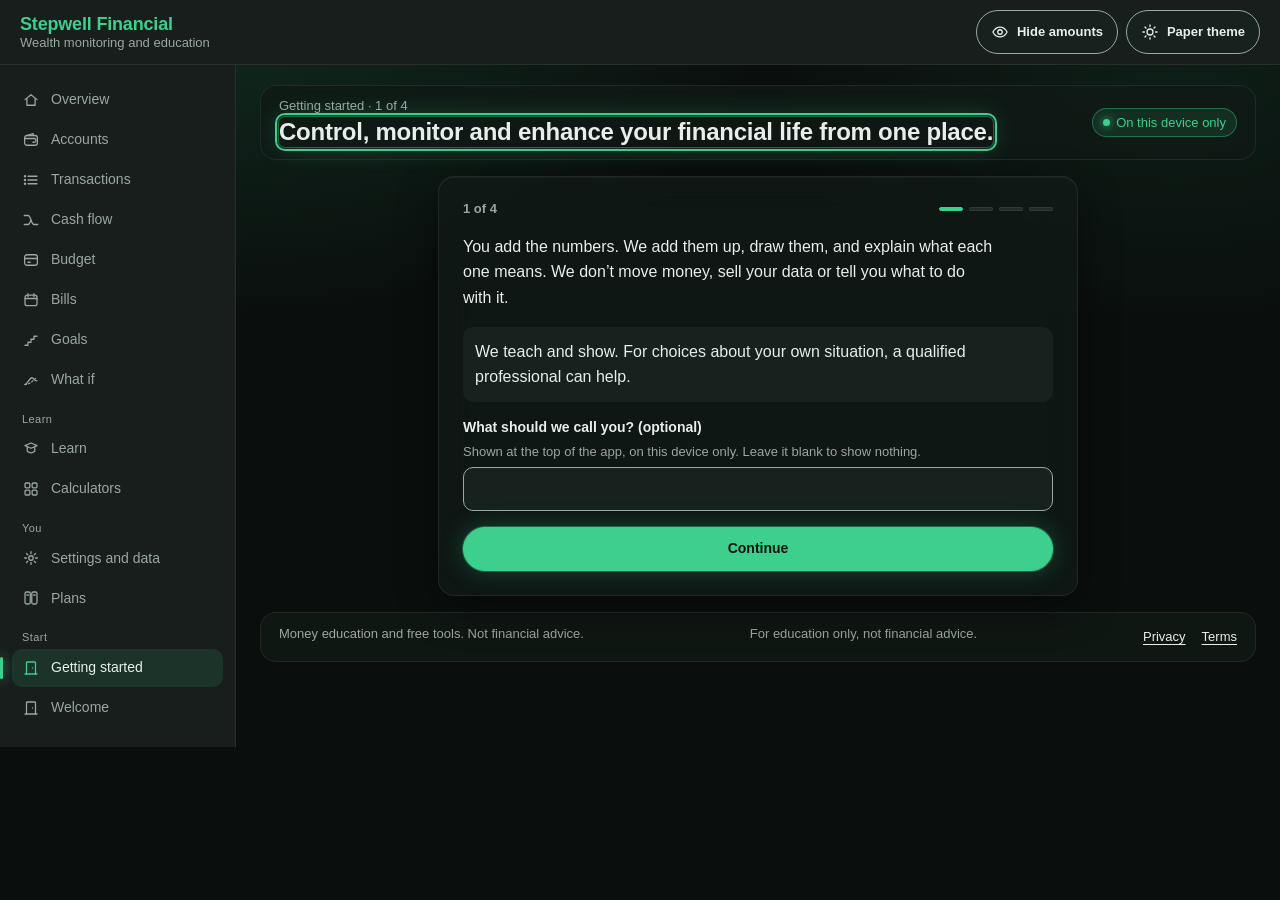
==== index.html @ c2a467e8 "Stepwell Financial app" ====
<!doctype html>
<html lang="en" data-theme="dark">
<head>
<meta http-equiv="Content-Security-Policy" content="default-src 'none'; script-src 'self'; style-src 'self'; font-src 'self'; img-src 'self' data: blob:; connect-src 'none'; worker-src 'self'; form-action 'none'; base-uri 'none'; object-src 'none'; require-trusted-types-for 'script'; trusted-types stepwell-worker">
<meta charset="utf-8">
<meta name="viewport" content="width=device-width, initial-scale=1">
<meta name="robots" content="noindex, nofollow">
<meta name="referrer" content="no-referrer">
<title>Overview | Stepwell Financial</title>
<link rel="icon" href="data:,">
<link rel="stylesheet" href="css/tokens.css">
<link rel="stylesheet" href="css/app.css">
<link rel="stylesheet" href="css/screens/overview.css">
<link rel="stylesheet" href="css/screens/accounts.css">
<link rel="stylesheet" href="css/screens/transactions.css">
<link rel="stylesheet" href="css/screens/cash-flow.css">
<link rel="stylesheet" href="css/screens/budget.css">
<link rel="stylesheet" href="css/screens/bills.css">
<link rel="stylesheet" href="css/screens/goals.css">
<link rel="stylesheet" href="css/screens/what-if.css">
<link rel="stylesheet" href="css/screens/learn.css">
<link rel="stylesheet" href="css/screens/settings.css">
<link rel="stylesheet" href="css/screens/plans.css">
<link rel="stylesheet" href="css/screens/onboarding.css">
<link rel="stylesheet" href="css/screens/welcome.css">
</head>
<body>
<a class="skip" href="#main">Skip to content</a>

<!-- Line icons drawn for this app: 24px grid, stroke only -->
<svg class="icon-defs" aria-hidden="true" focusable="false">
  <symbol id="i-home" viewBox="0 0 24 24"><path d="M4 11.5 12 5l8 6.5"/><path d="M6.5 10v9h11v-9"/></symbol>
  <symbol id="i-wallet" viewBox="0 0 24 24"><rect x="3.5" y="6" width="17" height="13" rx="3"/><path d="M3.5 10h13a2 2 0 0 1 2 2v1a2 2 0 0 1-2 2h-2"/><path d="M6 6 15 3.5V6"/></symbol>
  <symbol id="i-list" viewBox="0 0 24 24"><path d="M8 7h12M8 12h12M8 17h12"/><circle cx="4" cy="7" r=".8"/><circle cx="4" cy="12" r=".8"/><circle cx="4" cy="17" r=".8"/></symbol>
  <symbol id="i-flow" viewBox="0 0 24 24"><path d="M3 6h5c4 0 4 12 8 12h5"/><path d="M3 18h5c2 0 3-3 4-6"/></symbol>
  <symbol id="i-budget" viewBox="0 0 24 24"><rect x="3.5" y="5" width="17" height="14" rx="3"/><path d="M3.5 10h17M8 15h3"/></symbol>
  <symbol id="i-cal" viewBox="0 0 24 24"><rect x="4" y="5.5" width="16" height="14" rx="3"/><path d="M8 3.5v4M16 3.5v4M4 10h16"/></symbol>
  <symbol id="i-goal" viewBox="0 0 24 24"><path d="M4 19h4v-4h4v-4h4V7h4"/></symbol>
  <symbol id="i-whatif" viewBox="0 0 24 24"><path d="M4 18c4-1 6-9 9-9s3 5 7 4"/><path d="M4 18c5 0 9-3 16-10" stroke-dasharray="2 3"/></symbol>
  <symbol id="i-learn" viewBox="0 0 24 24"><path d="M4 7.5 12 4l8 3.5-8 3.5z"/><path d="M7 9.5V15c3 2.5 7 2.5 10 0V9.5"/></symbol>
  <symbol id="i-gear" viewBox="0 0 24 24"><circle cx="12" cy="12" r="3"/><path d="M12 3.5v2.5M12 18v2.5M3.5 12H6M18 12h2.5M6 6l1.8 1.8M16.2 16.2 18 18M6 18l1.8-1.8M16.2 7.8 18 6"/></symbol>
  <symbol id="i-plans" viewBox="0 0 24 24"><rect x="4" y="4" width="7" height="16" rx="2"/><rect x="13" y="4" width="7" height="16" rx="2"/><path d="M6.5 8h2M15.5 8h2"/></symbol>
  <symbol id="i-door" viewBox="0 0 24 24"><path d="M6 20V5a1 1 0 0 1 1-1h10a1 1 0 0 1 1 1v15"/><path d="M4 20h16M14 12h.01"/></symbol>
  <symbol id="i-link" viewBox="0 0 24 24"><path d="M10 14a4 4 0 0 0 5.7 0l3-3a4 4 0 0 0-5.7-5.7l-1 1"/><path d="M14 10a4 4 0 0 0-5.7 0l-3 3a4 4 0 0 0 5.7 5.7l1-1"/></symbol>
  <symbol id="i-later" viewBox="0 0 24 24"><circle cx="12" cy="12" r="8"/><path d="M12 7.5V12l3 2"/></symbol>
  <symbol id="i-grid" viewBox="0 0 24 24"><rect x="4" y="4" width="6.5" height="6.5" rx="1.5"/><rect x="13.5" y="4" width="6.5" height="6.5" rx="1.5"/><rect x="4" y="13.5" width="6.5" height="6.5" rx="1.5"/><rect x="13.5" y="13.5" width="6.5" height="6.5" rx="1.5"/></symbol>
  <symbol id="i-eye" viewBox="0 0 24 24"><path d="M2.5 12S6 5.5 12 5.5 21.5 12 21.5 12 18 18.5 12 18.5 2.5 12 2.5 12z"/><circle cx="12" cy="12" r="3"/></symbol>
  <symbol id="i-eye-off" viewBox="0 0 24 24"><path d="M4 4l16 16"/><path d="M9.9 6A9.6 9.6 0 0 1 12 5.5c6 0 9.5 6.5 9.5 6.5a16 16 0 0 1-3 3.8M6.3 7.6A16 16 0 0 0 2.5 12S6 18.5 12 18.5a9 9 0 0 0 4-1"/><path d="M9.9 9.9a3 3 0 0 0 4.2 4.2"/></symbol>
  <symbol id="i-sun" viewBox="0 0 24 24"><circle cx="12" cy="12" r="4"/><path d="M12 2.5v2M12 19.5v2M2.5 12h2M19.5 12h2M5.3 5.3l1.4 1.4M17.3 17.3l1.4 1.4M5.3 18.7l1.4-1.4M17.3 6.7l1.4-1.4"/></symbol>
  <symbol id="i-moon" viewBox="0 0 24 24"><path d="M19.5 14.5A8 8 0 0 1 9.5 4.5a8 8 0 1 0 10 10z"/></symbol>
  <symbol id="i-more" viewBox="0 0 24 24"><circle cx="5.5" cy="12" r="1"/><circle cx="12" cy="12" r="1"/><circle cx="18.5" cy="12" r="1"/></symbol>
  <symbol id="i-close" viewBox="0 0 24 24"><path d="M6 6l12 12M18 6 6 18"/></symbol>
  <symbol id="i-info" viewBox="0 0 24 24"><circle cx="12" cy="12" r="8.5"/><path d="M12 11v5.5M12 7.8h.01"/></symbol>
</svg>

<header class="topbar">
  <a class="brand" href="#/overview" aria-label="Stepwell Financial, go to Overview">
    <span class="wordmark">Stepwell Financial</span>
    <span class="descriptor">Wealth monitoring and education</span>
  </a>
  <!-- The reader's name, if they gave one (js/app.js fills it with textContent; shown only while unlocked and amounts are shown) -->
  <span class="who" id="who" hidden></span>
  <div class="top-actions">
    <button type="button" class="tbtn" id="hide-amounts" aria-pressed="false">
      <svg class="ico-svg on-off" aria-hidden="true" focusable="false"><use href="#i-eye"/></svg>
      <span class="tlabel">Hide amounts</span>
    </button>
    <button type="button" class="tbtn" id="theme-toggle" aria-pressed="false">
      <svg class="ico-svg" aria-hidden="true" focusable="false"><use href="#i-sun"/></svg>
      <span class="tlabel">Paper theme</span>
    </button>
  </div>
</header>

<div class="shell">
  <nav class="rail" id="rail" aria-label="App"></nav>
  <main id="main" class="main" tabindex="-1">
    <div id="sample-bar" class="sample-bar" role="region" aria-label="Sample data" hidden></div>
    <div id="view" class="view" aria-live="off"></div>
    <footer class="foot">
      <span>Money education and free tools. Not financial advice.</span>
      <span>For education only, not financial advice.</span>
      <nav class="foot-links" aria-label="Legal"><a href="privacy/">Privacy</a><a href="terms/">Terms</a></nav>
    </footer>
  </main>
</div>

<nav class="tabbar" id="tabbar" aria-label="App, short"></nav>

<div class="drawer" id="drawer" role="dialog" aria-modal="true" aria-labelledby="drawer-title" hidden>
  <div class="drawer-panel">
    <div class="drawer-head">
      <h2 id="drawer-title">All screens</h2>
      <button type="button" class="tbtn" id="drawer-close">
        <svg class="ico-svg" aria-hidden="true" focusable="false"><use href="#i-close"/></svg>
        <span class="tlabel">Close</span>
      </button>
    </div>
    <div id="drawer-nav"></div>
  </div>
</div>

<p class="sr-only" id="announcer" aria-live="polite"></p>

<script src="js/boot.js"></script>
<script src="js/data.js"></script>
<script src="js/data-ext/eng-a.js"></script>
<script src="js/calc.js"></script>
<script src="js/store/schema.js"></script>
<script src="js/store/csv.js"></script>
<script src="js/store/crypto.js"></script>
<script src="js/store/sample.js"></script>
<script src="js/store/idb.js"></script>
<script src="js/store/store.js"></script>
<!-- Import: the parsers (one file, also started as the Worker), then the page side -->
<script src="js/workers/import-worker.js"></script>
<script src="js/import/csv-export.js"></script>
<script src="js/import/import-client.js"></script>
<script src="js/dom.js"></script>
<script src="js/charts.js"></script>
<script src="js/routes.js"></script>
<script src="js/app.js"></script>
<!-- Every screen, loaded here (nothing is loaded later). Each one registers itself. -->
<script src="js/screens/overview.js"></script>
<script src="js/screens/accounts.js"></script>
<script src="js/screens/transactions.js"></script>
<script src="js/screens/cash-flow.js"></script>
<script src="js/screens/budget.js"></script>
<script src="js/screens/bills.js"></script>
<script src="js/screens/goals.js"></script>
<script src="js/screens/what-if.js"></script>
<script src="js/screens/learn.js"></script>
<script src="js/screens/settings.js"></script>
<script src="js/screens/plans.js"></script>
<script src="js/screens/onboarding.js"></script>
<script src="js/screens/welcome.js"></script>
<!-- Starts the app once every screen has registered. -->
<script src="js/start.js"></script>
</body>
</html>
---- css/tokens.css ----
/* Stepwell Financial platform: design tokens, v0.2 "dark first".
   PRIVATE PROTOTYPE TOKENS, NOT IN FORCE ON ANY LIVE SITE.
   Core tokens (ink, muted, paper, panel, ledger, on-ledger, growth, compare,
   contrib) are identity.md values, unchanged (guidelines 1.0.6). Everything
   else is a proposed app addition. Direction approved 2026-10-28: futuristic
   fintech, so dark is the default; Paper is the light option.
   Contrast: WCAG 2 formula, 2026-10-28. Dark ratios are the worst case: text
   on a glass panel over the brightest glow (#111c18). */

:root, :root[data-theme="dark"] {
  color-scheme: dark;
  /* Core, identity.md dark column */
  --ink: #e8eeea;          /* 14.84:1 worst case */
  --muted: #9aa8a0;        /* 7.05:1 */
  --paper: #0f1412;
  --panel: #171e1b;
  --ledger: #3ccf8e;       /* 8.73:1; links, primary, focus, compounding */
  --on-ledger: #06140d;
  --growth: #3ccf8e;
  --compare: #fb923c;      /* comparisons only: this month vs last */
  --contrib: #7f9a8c;      /* money put in */

  /* App surfaces (proposed) */
  --void: #0a0f0d;                         /* app canvas behind the glass */
  --glass: rgba(17, 25, 22, .80);          /* panels; text contrast holds at this opacity */
  --glass-strong: rgba(20, 29, 25, .92);   /* menus, sheets, the rail */
  --glass-edge: rgba(232, 238, 234, .08);  /* 1px panel border */
  --glass-hi: rgba(232, 238, 234, .05);    /* top inner highlight */
  --panel-2: #17211d;
  --line: rgba(232, 238, 234, .09);
  --grid: rgba(232, 238, 234, .06);        /* chart gridlines */
  --ledger-tint: rgba(60, 207, 142, .12);
  --focus: #3ccf8e;
  --blur: 18px;

  /* Glow (proposed). Never on the wordmark (identity.md), never behind text. */
  --glow-ledger: 0 0 0 1px rgba(60,207,142,.35), 0 0 24px rgba(60,207,142,.28);
  --glow-soft: 0 0 32px rgba(60,207,142,.14);
  --aurora: radial-gradient(60% 50% at 18% 0%, rgba(60,207,142,.14), transparent 70%),
            radial-gradient(45% 40% at 92% 8%, rgba(60,207,142,.08), transparent 70%); /* ledger only, max 14% (A-I2) */

  /* Categories (proposed): "water and stone". All >= 6.3:1 worst case. */
  --cat-cash: #5cc8c2;      /* well water   8.72:1 */
  --cat-invest: #a993ff;    /* iris         6.90:1 */
  --cat-property: #d4bf8e;  /* sandstone    9.68:1 */
  --cat-other: #93a7b8;     /* slate        7.03:1 */
  --debt-card: #ec9cc6;     /* dusk rose    8.43:1 */
  --debt-loan: #c28bb0;     /* dusk mauve   6.33:1 */
  /* Debts are one "dusk" family, drawn hatched below zero: never red. */

  --shadow: 0 1px 0 var(--glass-hi) inset, 0 12px 40px rgba(0,0,0,.45);
}

/* Paper: the light option. identity.md light column. */
:root[data-theme="light"] {
  color-scheme: light;
  --ink: #17201b; --muted: #5b665f; --paper: #f7f8f6; --panel: #ffffff;
  --ledger: #0f5132; --on-ledger: #ffffff; --growth: #1f8a5b; --compare: #c2410c; --contrib: #6f8a7d;
  --void: #eef1ee; --glass: rgba(255,255,255,.86); --glass-strong: rgba(255,255,255,.95);
  --glass-edge: rgba(23,32,27,.10); --glass-hi: rgba(255,255,255,.6);
  --panel-2: #eef2ef; --line: #d9dfdb; --grid: #e6ebe8; --ledger-tint: #e4efe8; --focus: #0f5132;
  --glow-ledger: 0 0 0 1px rgba(15,81,50,.25), 0 6px 18px rgba(15,81,50,.18);
  --glow-soft: 0 8px 28px rgba(15,81,50,.08);
  --aurora: radial-gradient(60% 50% at 18% 0%, rgba(15,81,50,.07), transparent 70%);
  --cat-cash: #1f6f6b; --cat-invest: #5b49c7; --cat-property: #7a6533; --cat-other: #546575;
  --debt-card: #a3407a; --debt-loan: #7d4a6c;
  --shadow: 0 1px 2px rgba(23,32,27,.06), 0 8px 24px rgba(23,32,27,.06);
}

:root {
  --font: -apple-system, BlinkMacSystemFont, "Segoe UI", Roboto, Helvetica, Arial, sans-serif;
  --t-xs: 13px; --t-s: 14px; --t-m: 16px; --t-l: 20px; --t-xl: 28px; --t-xxl: 44px;
  --r-s: 10px; --r-m: 16px; --r-l: 22px;
  --s1: 4px; --s2: 8px; --s3: 12px; --s4: 16px; --s5: 24px; --s6: 32px; --s7: 48px;
  --ease: cubic-bezier(.2,.7,.2,1);
  --dur: 240ms;
}
@media (prefers-reduced-motion: reduce) { :root { --dur: 0ms; } }
@media (prefers-contrast: more) { :root { --glass: var(--panel); --glass-strong: var(--panel); --line: var(--muted); --aurora: none; } }
@media (prefers-reduced-transparency: reduce) { :root { --glass: var(--panel); --glass-strong: var(--panel); --blur: 0px; } }
/* identity.md A-I1: with Reduce transparency or Increase contrast, the tint is solid too */
@media (prefers-reduced-transparency: reduce), (prefers-contrast: more) {
  :root:not([data-theme="light"]) { --ledger-tint: #163126; }
  :root[data-theme="light"] { --ledger-tint: #e4efe8; }
}

/* ---------- Base ---------- */
* { box-sizing: border-box; }
html { -webkit-text-size-adjust: 100%; }
body { margin: 0; background: var(--void); color: var(--ink); font: 16px/1.6 var(--font); }
.num, .money { font-variant-numeric: tabular-nums; }
h1, h2, h3, h4 { line-height: 1.25; margin: 0 0 var(--s3); }
a { color: var(--ledger); }
:focus-visible { outline: 2px solid var(--focus); outline-offset: 2px; border-radius: 6px; box-shadow: var(--glow-ledger); }
.muted { color: var(--muted); }

/* ---------- Components ---------- */
.wordmark { font-weight: 700; color: var(--ledger); letter-spacing: -.01em; white-space: nowrap; } /* no glow, ever */
.descriptor { color: var(--muted); font-size: var(--t-xs); }

.btn { font: 600 var(--t-s)/1.2 var(--font); border-radius: 999px; padding: 12px 18px; min-height: 44px;
  border: 1px solid var(--ledger); background: var(--ledger); color: var(--on-ledger); cursor: pointer;
  box-shadow: var(--glow-ledger); transition: box-shadow var(--dur) var(--ease), transform var(--dur) var(--ease); }
.btn:hover { transform: translateY(-1px); }
.btn.ghost { background: transparent; color: var(--ledger); box-shadow: none; }
/* Control edges use muted so they reach 3:1 against what is behind them. */
.btn.quiet { border-color: var(--muted); background: var(--panel-2); color: var(--ink); box-shadow: none; }
.btn.small { padding: 8px 12px; min-height: 36px; font-size: var(--t-xs); }

.card, .glass { background: var(--glass); border: 1px solid var(--glass-edge); border-radius: var(--r-m); padding: var(--s4);
  box-shadow: var(--shadow); backdrop-filter: blur(var(--blur)) saturate(1.2); -webkit-backdrop-filter: blur(var(--blur)) saturate(1.2); }
.well { background: var(--panel-2); border-radius: var(--r-s); padding: var(--s3); }
.sheet { background: transparent; }

.chip { display: inline-flex; align-items: center; gap: 6px; font-size: var(--t-xs); line-height: 1.2;
  padding: 6px 10px; border-radius: 999px; border: 1px solid var(--glass-edge); color: var(--muted); background: var(--panel-2); white-space: nowrap; }
.chip .dot { width: 7px; height: 7px; border-radius: 50%; background: currentColor; box-shadow: 0 0 8px currentColor; }
.chip.device { color: var(--ledger); border-color: rgba(60,207,142,.4); background: var(--ledger-tint); }
.chip.sample { color: var(--ink); border-style: dashed; border-color: var(--muted); }
.chip.later { color: var(--ink); border: 1px dashed var(--muted); }
/* A sentence in the data band (storage refused): wraps, ink on panel-2 */
.chip.notice { color: var(--ink); border-color: var(--muted); border-radius: var(--r-s); white-space: normal; max-width: 100%; font-size: var(--t-s); line-height: 1.4; }
/* "Phase 2" is a status, not a category: ink with a dashed muted edge (identity A-I3). */
.chip.phase2 { color: var(--ink); border: 1px dashed var(--muted); }

.seg { display: inline-flex; background: var(--panel-2); border: 1px solid var(--muted); border-radius: 999px; padding: 3px; gap: 2px; }
.seg button { font: 600 var(--t-xs)/1.2 var(--font); border: 0; background: transparent; color: var(--muted);
  padding: 8px 12px; border-radius: 999px; cursor: pointer; min-height: 32px; }
.seg button[aria-pressed="true"] { background: var(--panel); color: var(--ink); box-shadow: 0 0 0 1px var(--glass-edge); }

.disclaimer { font-size: var(--t-xs); color: var(--muted); }
.explain { font: 600 var(--t-xs)/1.2 var(--font); color: var(--ledger); background: var(--ledger-tint);
  border: 1px solid rgba(60,207,142,.25); border-radius: 999px; padding: 6px 10px; cursor: pointer; }

.bar { height: 8px; border-radius: 999px; background: var(--panel-2); overflow: hidden; display: flex; gap: 2px; }
.bar > span { display: block; height: 100%; }

.skeleton { background: linear-gradient(90deg, var(--panel-2) 25%, var(--glass-edge) 50%, var(--panel-2) 75%);
  background-size: 200% 100%; animation: shimmer 1.4s linear infinite; border-radius: 6px; }
@keyframes shimmer { to { background-position: -200% 0; } }
@media (prefers-reduced-motion: reduce) { .skeleton { animation: none; } }

.field { display: grid; gap: 6px; font-size: var(--t-s); }
.field input, .field select { font: 16px var(--font); color: var(--ink); background: var(--panel-2);
  border: 1px solid var(--muted); border-radius: var(--r-s); padding: 10px 12px; min-height: 44px; }
.field input:focus { border-color: var(--ledger); outline: none; box-shadow: var(--glow-ledger); }
input[type=range] { accent-color: var(--ledger); width: 100%; }
---- css/app.css ----
/* Stepwell Financial prototype: app shell and shared components.
   Built on tokens.css. Text sits only on panel, glass (80%+), panel-2 or
   ledger-tint, never on the bare canvas. Glow only on chart lines, the primary
   button, the selected nav item, focus, progress bars and data-chip dots. */

body { background-color: var(--void); background-image: var(--aurora); background-attachment: fixed; min-height: 100vh; }
.icon-defs { position: absolute; width: 0; height: 0; overflow: hidden; }
.sr-only { position: absolute; width: 1px; height: 1px; padding: 0; margin: -1px; overflow: hidden; clip: rect(0 0 0 0); white-space: nowrap; border: 0; }
.skip { position: absolute; left: -9999px; top: 8px; z-index: 100; background: var(--panel); color: var(--ink); padding: 10px 14px; border-radius: var(--r-s); border: 1px solid var(--glass-edge); }
.skip:focus { left: 12px; }
[hidden] { display: none !important; }
.ico-svg { width: 18px; height: 18px; flex: none; stroke: currentColor; fill: none; stroke-width: 1.7; stroke-linecap: round; stroke-linejoin: round; }
button { font-family: var(--font); }
p { margin: 0; }

/* ---------- Top bar: solid panel, carries the wordmark (C8.2) ---------- */
.topbar { display: flex; flex-wrap: wrap; align-items: center; gap: 10px 16px; padding: 10px 20px;
  background: var(--panel); border-bottom: 1px solid var(--glass-edge); position: relative; z-index: 10; }
.brand { display: flex; flex-direction: column; line-height: 1.25; text-decoration: none; border-radius: 6px; }
.brand .wordmark { font-size: 18px; }
.top-actions { display: flex; gap: 8px; margin-left: auto; }
/* The reader's name: plain text beside the brand block, outside the link. Regular weight, ink, 14px or more. */
.who { margin-left: 4px; padding-left: 16px; border-left: 1px solid var(--line); max-width: 40ch; overflow: hidden; text-overflow: ellipsis;
  white-space: nowrap; font: 400 var(--t-s)/1.3 var(--font); color: var(--ink); }
.tbtn { display: inline-flex; align-items: center; justify-content: center; gap: 8px; min-height: 44px; min-width: 44px; padding: 8px 14px;
  border-radius: 999px; border: 1px solid var(--muted); background: var(--panel-2); color: var(--ink);
  font: 600 var(--t-xs)/1.2 var(--font); cursor: pointer; }
.tbtn:hover { border-color: var(--muted); }
.tbtn[aria-pressed="true"] { border-color: var(--ink); }

/* ---------- Shell ---------- */
.shell { display: grid; grid-template-columns: 236px minmax(0, 1fr); max-width: 1520px; margin: 0 auto; }
.rail { align-self: stretch; padding: 16px 12px 20px; background: var(--panel); border-right: 1px solid var(--glass-edge); }
.rail > .nav { position: sticky; top: 16px; max-height: calc(100vh - 32px); overflow-y: auto; padding-left: 12px; margin-left: -12px; }
.main { padding: 20px 24px 28px; min-width: 0; display: grid; gap: 16px; align-content: start; }
.main:focus { outline: none; }
.view { min-width: 0; }

/* Navigation */
.nav ul { list-style: none; margin: 0; padding: 0; display: grid; gap: 2px; }
.nav a { display: flex; align-items: center; gap: 11px; padding: 7px 10px; min-height: 38px; border-radius: 10px;
  color: var(--muted); text-decoration: none; font-size: var(--t-s); line-height: 1.25; position: relative; }
.nav a:hover { color: var(--ink); background: var(--panel-2); }
.nav a[aria-current="page"] { color: var(--ink); background: var(--ledger-tint); }
.nav a[aria-current="page"]::before { content: ""; position: absolute; left: -12px; top: 8px; bottom: 8px; width: 3px; border-radius: 3px;
  background: var(--ledger); box-shadow: 0 0 12px var(--ledger); }
.nav a[aria-current="page"] .ico-svg { stroke: var(--ledger); }
.nav .grp { font-size: 11px; line-height: 1.2; color: var(--muted); margin: 14px 10px 4px; letter-spacing: .04em; }
.nav .tag { margin-left: auto; font-size: var(--t-xs); line-height: 1.2; color: var(--ink); border: 1px dashed var(--muted); border-radius: 999px; padding: 2px 7px; white-space: nowrap; }

/* Bottom tabs, phones and tablets */
.tabbar { display: none; position: fixed; left: 0; right: 0; bottom: 0; z-index: 20; background: var(--glass-strong);
  border-top: 1px solid var(--glass-edge); backdrop-filter: blur(var(--blur)); -webkit-backdrop-filter: blur(var(--blur));
  padding-bottom: env(safe-area-inset-bottom); }
.tabbar ul { list-style: none; margin: 0 auto; padding: 4px 4px 6px; display: grid; grid-template-columns: repeat(5, 1fr); max-width: 640px; }
.tabbar a, .tabbar button { display: grid; justify-items: center; gap: 3px; width: 100%; min-height: 52px; padding: 7px 2px 4px;
  font: 11px/1.2 var(--font); color: var(--muted); text-decoration: none; background: none; border: 0; border-radius: 10px; cursor: pointer; }
.tabbar .ico-svg { width: 22px; height: 22px; }
.tabbar a[aria-current="page"], .tabbar button.current { color: var(--ledger); font-weight: 700; }

/* Drawer: every screen, on phones and tablets */
.drawer { position: fixed; inset: 0; z-index: 50; background: rgba(0, 0, 0, .55); display: flex; justify-content: flex-end; }
.drawer-panel { width: min(340px, 88vw); height: 100%; overflow-y: auto; background: var(--panel); border-left: 1px solid var(--glass-edge);
  padding: 14px 14px 32px; }
.drawer-head { display: flex; align-items: center; justify-content: space-between; gap: 12px; margin-bottom: 4px; }
.drawer-head h2 { font-size: var(--t-m); margin: 0; }

/* At 900px and below the rail becomes the tab bar (spec 9.1). */
@media (max-width: 900px) {
  .shell { grid-template-columns: minmax(0, 1fr); }
  .rail { display: none; }
  .tabbar { display: block; }
  .main { padding: 14px 14px calc(84px + env(safe-area-inset-bottom)); }
}
@media (max-width: 639px) {
  .topbar { padding: 8px 12px; gap: 8px; }
  .brand { flex: 1 0 auto; }
  .brand .wordmark { font-size: 17px; }
  .top-actions { order: 2; }
  /* With a name, the brand takes the first row and the name sits on the second, beside the buttons. */
  .topbar.has-who .brand { flex: 1 0 100%; }
  .who { order: 1; margin-left: 0; padding-left: 0; border-left: 0; max-width: 16ch; }
  .tbtn { padding: 8px 11px; }
  .tbtn .tlabel { position: absolute; width: 1px; height: 1px; overflow: hidden; clip: rect(0 0 0 0); white-space: nowrap; }
  .main { padding-left: 10px; padding-right: 10px; gap: 12px; }
}

/* ---------- Screen header and footer (on glass, never on the canvas) ---------- */
.screen-head { display: flex; flex-wrap: wrap; align-items: center; justify-content: space-between; gap: 10px 16px;
  background: var(--glass); border: 1px solid var(--glass-edge); border-radius: var(--r-m); padding: 12px 18px;
  backdrop-filter: blur(var(--blur)); -webkit-backdrop-filter: blur(var(--blur)); margin-bottom: 16px; }
.screen-head h1 { font-size: 24px; margin: 0; letter-spacing: -.01em; }
.screen-head h1:focus { outline: none; }
.screen-head h1:focus-visible { outline: 2px solid var(--focus); }
.eyebrow { font-size: var(--t-xs); line-height: 1.3; color: var(--muted); margin: 0 0 2px; }
.band { display: flex; flex-wrap: wrap; gap: 8px; }
.foot { display: flex; flex-wrap: wrap; justify-content: space-between; gap: 6px 16px; font-size: var(--t-xs); line-height: 1.4; color: var(--muted);
  background: var(--glass); border: 1px solid var(--glass-edge); border-radius: var(--r-m); padding: 12px 18px; }
@media (max-width: 639px) { .screen-head { margin-bottom: 12px; padding: 12px 14px; } .screen-head h1 { font-size: 22px; } }

/* ---------- Shared components ---------- */
.stack { display: grid; gap: 16px; align-content: start; }
.card { min-width: 0; padding: 18px; }
@media (max-width: 639px) { .card { padding: 14px; } }
.card-h { display: flex; align-items: flex-start; justify-content: space-between; gap: 10px; flex-wrap: wrap; margin-bottom: 10px; }
.card-h h2, .card h2 { font-size: var(--t-m); margin: 0; }
.fine, .note { font-size: var(--t-xs); line-height: 1.45; color: var(--muted); }
.note { margin-top: 10px; }
/* A .fine or .note paragraph of two or more sentences is body text: 16px / 1.6
   (identity, App). Add body-note beside fine or note. The disclaimer sentence
   is not counted. */
.body-note, .fine.body-note, .note.body-note { font-size: var(--t-m); line-height: 1.6; color: var(--muted); }
.chips { display: flex; flex-wrap: wrap; gap: 8px; }
.money { font-variant-numeric: tabular-nums; white-space: nowrap; }

.li { display: grid; grid-template-columns: minmax(0, 1fr) auto; gap: 2px 12px; align-items: center; padding: 9px 0;
  border-bottom: 1px solid var(--line); font-size: var(--t-s); line-height: 1.35; }
.li:last-child { border-bottom: 0; }
.li .sub { display: block; font-size: var(--t-xs); line-height: 1.3; color: var(--muted); margin-top: 2px; }
.li .amt { text-align: right; font-variant-numeric: tabular-nums; font-weight: 600; white-space: nowrap; }
.grouphead { display: flex; justify-content: space-between; gap: 10px; font-size: var(--t-xs); line-height: 1.3; font-weight: 700; padding: 12px 0 2px; letter-spacing: .02em; }

.legend { display: flex; flex-wrap: wrap; gap: 6px 16px; font-size: var(--t-xs); line-height: 1.3; color: var(--muted); margin: 0; padding: 0; list-style: none; }
.legend li { display: inline-flex; align-items: center; gap: 6px; }
.sw { display: inline-block; flex: none; width: 10px; height: 10px; border-radius: 3px; }
.sw.line { width: 16px; height: 3px; border-radius: 2px; background: var(--ledger); }
.sw.dash { width: 16px; height: 0; border-top: 2px dashed var(--ledger); border-radius: 0; }

/* Category colours (asset types and debts). Debts are hatched. */
.bg-cash { background: var(--cat-cash); } .bg-invest { background: var(--cat-invest); }
.bg-property { background: var(--cat-property); } .bg-other { background: var(--cat-other); }
.bg-card, .bg-loan { background-color: transparent; }
.bg-card { color: var(--debt-card); } .bg-loan { color: var(--debt-loan); }
.hatch { background-image: repeating-linear-gradient(135deg, currentColor 0 2px, transparent 2px 5px); border: 1px solid currentColor; }
.split .hatch { border: 0; background-image: repeating-linear-gradient(135deg, currentColor 0 3px, transparent 3px 6px); }
.tx-cash { color: var(--cat-cash); } .tx-invest { color: var(--cat-invest); } .tx-property { color: var(--cat-property); }
.tx-other { color: var(--cat-other); } .tx-card { color: var(--debt-card); } .tx-loan { color: var(--debt-loan); }
/* Icon tiles: the tint carries the group colour; the letters are ink, so they
   pass 4.5:1 in both themes. The tile edge is the group colour. */
.tint-cash { background: color-mix(in srgb, var(--cat-cash) 16%, var(--panel-2)); color: var(--ink); box-shadow: inset 0 0 0 1px var(--cat-cash); }
.tint-invest { background: color-mix(in srgb, var(--cat-invest) 16%, var(--panel-2)); color: var(--ink); box-shadow: inset 0 0 0 1px var(--cat-invest); }
.tint-property { background: color-mix(in srgb, var(--cat-property) 16%, var(--panel-2)); color: var(--ink); box-shadow: inset 0 0 0 1px var(--cat-property); }
.tint-other { background: color-mix(in srgb, var(--cat-other) 16%, var(--panel-2)); color: var(--ink); box-shadow: inset 0 0 0 1px var(--cat-other); }
.tint-card { background: color-mix(in srgb, var(--debt-card) 16%, var(--panel-2)); color: var(--ink); box-shadow: inset 0 0 0 1px var(--debt-card); }
.tint-loan { background: color-mix(in srgb, var(--debt-loan) 16%, var(--panel-2)); color: var(--ink); box-shadow: inset 0 0 0 1px var(--debt-loan); }

.split { display: flex; gap: 2px; height: 14px; border-radius: 999px; overflow: hidden; background: var(--panel-2); }
.split > span { display: block; height: 100%; }

.explainer { margin-top: 12px; background: var(--panel-2); border: 1px solid var(--glass-edge); border-radius: var(--r-s); padding: 12px 14px; font-size: var(--t-s); line-height: 1.5; }
.explainer h3 { font-size: var(--t-s); margin: 0 0 6px; }
.explainer .li { padding: 7px 0; }
.explainer p + p { margin-top: 8px; }
/* Body paragraphs (two or more sentences): 16px / 1.6 (identity, App) */
.explainer p { font-size: var(--t-m); line-height: 1.6; }
.linkbtn { font: 600 var(--t-xs)/1.2 var(--font); color: var(--ledger); background: none; border: 0; padding: 6px 2px; min-height: 32px;
  text-decoration: underline; text-underline-offset: 3px; cursor: pointer; }
.linkbtn[aria-expanded="true"] { text-decoration-style: dotted; }
.explain[aria-expanded="true"] { border-color: var(--ledger); }
.btn { text-decoration: none; display: inline-flex; align-items: center; justify-content: center; }
.btn.small { min-height: 36px; }

details.more { margin-top: 8px; font-size: var(--t-xs); }
details.more summary { cursor: pointer; color: var(--ledger); font-weight: 600; min-height: 32px; display: inline-flex; align-items: center; }
.tablewrap { overflow-x: auto; margin-top: 6px; }
.numtable { width: 100%; border-collapse: collapse; font-size: var(--t-xs); line-height: 1.3; }
.numtable th, .numtable td { padding: 6px 8px; border-bottom: 1px solid var(--line); text-align: right; white-space: nowrap; font-variant-numeric: tabular-nums; }
.numtable th:first-child, .numtable td:first-child { text-align: left; }
.numtable thead th { color: var(--muted); font-weight: 600; }

/* ---------- Charts ---------- */
.chart-host { position: relative; min-height: 120px; }
.chart { display: block; overflow: visible; touch-action: pan-y; }
.chart:focus-visible { outline: 2px solid var(--focus); outline-offset: 2px; border-radius: 8px; }
svg text { font-family: var(--font); }
.ax { font-size: 12px; fill: var(--muted); }
.lbl { font-size: 13px; fill: var(--muted); }
.s-grid { stroke: var(--grid); stroke-width: 1; }
.s-zero { stroke: var(--muted); stroke-width: 1; }
.f-band { fill: var(--panel-2); opacity: .6; }
.f-sel { fill: var(--line); }
.hit { fill: transparent; cursor: crosshair; }
.f-cash { fill: var(--cat-cash); } .f-invest { fill: var(--cat-invest); } .f-property { fill: var(--cat-property); }
.f-other { fill: var(--cat-other); } .f-card { fill: var(--debt-card); } .f-loan { fill: var(--debt-loan); }
.f-muted { fill: var(--muted); } .f-ink { fill: var(--ink); }
.s-cash { stroke: var(--cat-cash); } .s-invest { stroke: var(--cat-invest); } .s-property { stroke: var(--cat-property); }
.s-other { stroke: var(--cat-other); } .s-card { stroke: var(--debt-card); } .s-loan { stroke: var(--debt-loan); }
.s-muted { stroke: var(--muted); } .s-ink { stroke: var(--ink); } .s-ledger { stroke: var(--ledger); }
.s-net { fill: none; stroke: var(--ledger); stroke-width: 3; stroke-linejoin: round; stroke-linecap: round; }
.s-illus { fill: none; stroke: var(--ledger); stroke-width: 2; stroke-dasharray: 4 6; opacity: .9; }
.f-net { fill: var(--ledger); } .f-net-halo { fill: var(--ledger); opacity: .2; }
.f-net-dot { fill: var(--panel); stroke: var(--ledger); stroke-width: 1.5; }
.f-area { fill: var(--ledger); opacity: .14; }
.line { fill: none; stroke-width: 2.5; stroke-linejoin: round; } .line.dashed { stroke-dasharray: 5 5; }
.spark { display: block; overflow: visible; }
.spark-line { fill: none; stroke-width: 1.6; stroke-linecap: round; stroke-linejoin: round; }
.ring-track { fill: none; stroke: var(--panel-2); } .ring-seg { fill: none; }
.ring-big { font-size: 16px; font-weight: 700; fill: var(--ink); text-anchor: middle; }

/* ---------- Hide amounts ----------
   The money text itself becomes "••••" (SW.fmt); nothing is blurred. */

/* ---------- Form kit (SW.formKit in dom.js), shared by every data-entry screen ---------- */
.fk-field { display: grid; gap: 6px; font-size: var(--t-s); line-height: 1.35; min-width: 0; }
.fk-field label { font-weight: 600; }
.fk-field input, .fk-field select { font: 16px/1.3 var(--font); color: var(--ink); background: var(--panel-2); width: 100%; min-width: 0;
  border: 1px solid var(--muted); border-radius: var(--r-s); padding: 10px 12px; min-height: 44px; font-variant-numeric: tabular-nums; }
.fk-field input:focus-visible, .fk-field select:focus-visible { outline: 2px solid var(--focus); outline-offset: 1px; }
.fk-hint { font-size: var(--t-xs); line-height: 1.4; color: var(--muted); }
.fk-bad input, .fk-bad select { border: 2px solid var(--ink); }
.fk-err, .fk-formerr { font-size: var(--t-xs); line-height: 1.4; color: var(--ink); font-weight: 600; }
.fk-formerr { padding: 8px 10px; border: 2px solid var(--ink); border-radius: var(--r-s); background: var(--panel-2); }
.fk-actions { display: flex; flex-wrap: wrap; align-items: center; gap: 8px 12px; margin-top: 4px; }
.fk-danger { background: transparent; color: var(--ink); border: 1px solid var(--ink); box-shadow: none; }
.fk-confirm { margin: 8px 0; padding: 14px; border: 2px solid var(--ink); border-radius: var(--r-s); background: var(--panel-2); display: grid; gap: 8px; }
.fk-confirm h3 { font-size: var(--t-m); margin: 0; }
.fk-confirm p { font-size: 16px; line-height: 1.6; }
.fk-saved { display: flex; flex-wrap: wrap; align-items: center; gap: 4px 12px; font-size: var(--t-s); line-height: 1.4; color: var(--ink);
  padding: 8px 14px; border-radius: var(--r-s); background: var(--glass-strong); border: 1px solid var(--glass-edge); }
.fk-intro { font-size: 16px; line-height: 1.6; max-width: 70ch; }

/* ---------- Shell states: sample bar, lock, frame check, reviewer id ---------- */
.sample-bar { margin: 0 0 var(--s4); background: var(--panel); border: 1px dashed var(--muted); border-radius: var(--r-m); padding: 10px 14px; color: var(--ink); }
.sample-bar p { margin: 0; display: flex; flex-wrap: wrap; align-items: center; gap: 8px 12px; font-size: var(--t-s); line-height: 1.4; }
.proto-id { margin: 4px 0 0; font-size: var(--t-xs); line-height: 1.3; color: var(--muted); }
.lock-card { max-width: 480px; display: grid; gap: var(--s3); justify-items: start; }
.lock-card .field, .lock-card .field input { width: 100%; }
.field-error { margin: 0; min-height: 1.2em; font-size: var(--t-s); line-height: 1.4; color: var(--ink); }
.framed { max-width: 560px; margin: 48px auto; padding: 24px; background: var(--panel); border: 1px solid var(--muted); border-radius: var(--r-m); color: var(--ink); font-size: var(--t-m); line-height: 1.6; }

/* ---------- Placeholder, notices, loading ---------- */
.placeholder { max-width: 760px; padding: 28px; display: grid; gap: 12px; justify-items: start; }
.placeholder h2 { font-size: var(--t-l); margin: 4px 0 0; }
.ph-icon { width: 48px; height: 48px; border-radius: 14px; display: grid; place-items: center; background: var(--panel-2); color: var(--muted); }
.ph-icon .ico-svg { width: 24px; height: 24px; }
.ph-purpose { font-size: var(--t-m); line-height: 1.6; max-width: 60ch; }
.ph-links { display: flex; flex-wrap: wrap; gap: 8px 20px; font-size: var(--t-s); }
.notice { max-width: 760px; border-color: var(--ink); display: grid; gap: 10px; }
.loading { display: grid; gap: 12px; }
.sk-line { height: 13px; width: 40%; } .sk-big { height: 40px; width: 65%; margin-top: 12px; } .sk-chart { height: 220px; margin-top: 16px; }

/* ---------- Footer links, and the static pages (Privacy, Terms, not found) ---------- */
.foot-links { display: flex; flex-wrap: wrap; gap: 4px 16px; }
.foot-links a { color: var(--ink); text-decoration: underline; text-underline-offset: 3px; display: inline-flex; align-items: center; min-height: 24px; }
.foot-links a[aria-current="page"] { text-decoration-style: dotted; }
.legal-main { max-width: 860px; margin: 0 auto; padding-bottom: 28px; }
.legal { padding: 24px 28px; font-size: var(--t-m); line-height: 1.6; overflow-wrap: anywhere; }
.legal h1 { font-size: var(--t-xl); line-height: 1.2; margin: 0 0 16px; letter-spacing: -.01em; }
.legal h2 { font-size: var(--t-l); line-height: 1.3; margin: 28px 0 8px; }
.legal h3 { font-size: var(--t-m); line-height: 1.4; margin: 20px 0 6px; }
.legal p, .legal ul { margin: 0 0 12px; }
.legal ul { padding-left: 22px; }
.legal li { margin: 0 0 6px; }
.legal a, .static-page a:not(.btn) { color: var(--ledger); text-decoration: underline; text-underline-offset: 3px; }
.legal code { font-family: ui-monospace, Menlo, Consolas, monospace; background: var(--panel-2); border-radius: 4px; padding: 1px 5px; }
@media (max-width: 639px) { .legal { padding: 16px 14px; } .legal h1 { font-size: var(--t-xl); } }
---- css/screens/overview.css ----
/* Overview screen layout. Loaded by the router on first visit. */

.ov-grid { display: grid; grid-template-columns: minmax(0, 2fr) minmax(0, 1fr); gap: 16px; align-items: start; }
.ov-col { display: grid; gap: 16px; align-content: start; min-width: 0; }

/* Rail on with a narrower main column, or tablets: one grid, wide cards full width */
@media (max-width: 1279px) {
  .ov-grid { grid-template-columns: repeat(2, minmax(0, 1fr)); }
  .ov-col { display: contents; }
  .ov-nw, .ov-acc, .ov-rec { grid-column: 1 / -1; }
  .ov-al, .ov-mk { align-self: stretch; }
}
@media (max-width: 699px) {
  .ov-grid { grid-template-columns: minmax(0, 1fr); gap: 12px; }
}

/* Net worth */
.nw-head { display: flex; flex-wrap: wrap; justify-content: space-between; align-items: flex-start; gap: 12px 16px; }
.nw-hero { min-width: 0; }
.hero-num { font-size: var(--t-xxl); font-weight: 700; letter-spacing: -.03em; line-height: 1.05; margin: 2px 0 10px; }
.nw-delta { display: flex; flex-wrap: wrap; gap: 8px; align-items: center; }
.delta { display: inline-flex; gap: 4px; align-items: center; font-size: var(--t-s); line-height: 1.3; padding: 5px 10px; border-radius: 999px;
  background: var(--panel-2); border: 1px solid var(--glass-edge); color: var(--ink); }
.nw-controls { display: grid; gap: 8px; justify-items: end; }
.nw-chart { margin-top: 14px; }
.readout { font-size: var(--t-xs); line-height: 1.4; color: var(--ink); margin: 8px 0 8px; min-height: 1.4em; }
.readout b { font-weight: 600; }
.illus { margin-top: 12px; font-size: var(--t-xs); line-height: 1.5; display: grid; grid-template-columns: minmax(0, 1fr); gap: 6px; }
.illus p:first-child { font-size: var(--t-m); line-height: 1.6; }
.ov-empty { display: grid; gap: var(--s3); max-width: 640px; }
.ov-empty p { margin: 0; font-size: var(--t-m); line-height: 1.6; }
.nowrap { white-space: nowrap; }
.card-foot { display: flex; flex-wrap: wrap; align-items: center; justify-content: space-between; gap: 8px 12px; margin-top: 8px; }
.illus-row th, .illus-row td { color: var(--muted); }
@media (max-width: 639px) {
  .hero-num { font-size: 36px; }
  .nw-controls { justify-items: start; grid-auto-flow: row; }
  .nowrap { white-space: normal; }
}

/* Assets and debts */
.al-total { display: flex; justify-content: space-between; align-items: baseline; gap: 10px; margin: 10px 0 8px; font-size: var(--t-xs); color: var(--muted); }
.al-total b { color: var(--ink); font-size: var(--t-m); font-variant-numeric: tabular-nums; }
.al-row { padding: 7px 0; }
.al-name { display: inline-flex; align-items: center; gap: 8px; }
.al-eq { margin-top: 10px; padding: 10px 12px; border-radius: var(--r-s); background: var(--panel-2); font-size: var(--t-xs); line-height: 1.45; }

/* Accounts */
.acct-list, .tx-list, .mk-list { list-style: none; margin: 0; padding: 0; }
h3.grouphead { margin: 0; }
.li.acct { grid-template-columns: 28px minmax(0, 1fr) 64px auto; gap: 2px 12px; }
.acct-ico { width: 28px; height: 28px; border-radius: 8px; display: grid; place-items: center; font: 700 13px/1.2 var(--font); }
.acct-spark { display: flex; align-items: center; }
@media (max-width: 420px) {
  .li.acct { grid-template-columns: 26px minmax(0, 1fr) 52px auto; gap: 2px 8px; }
  .acct-ico { width: 26px; height: 26px; }
  .acct-spark .spark { width: 52px; }
}

/* Recent */
.small-link { font-size: var(--t-xs); }

/* Markets (sample) */
.mk-intro { font-size: var(--t-s); line-height: 1.5; margin-bottom: 4px; }
.mk-row { display: grid; grid-template-columns: minmax(0, 1fr) auto; gap: 4px 12px; align-items: center; padding: 10px 0; border-bottom: 1px solid var(--line); }
.mk-row:last-child { border-bottom: 0; }
.mk-name { font-size: var(--t-xs); line-height: 1.3; color: var(--muted); }
.mk-val { font-size: var(--t-m); line-height: 1.3; margin-top: 2px; }
.mk-chg { font-size: var(--t-xs); line-height: 1.3; color: var(--ink); margin-top: 2px; }
.mk-none { font-size: var(--t-s); color: var(--ink); }
---- css/screens/accounts.css ----
/* Accounts screen layout. Loaded by the router on first visit. */

.acs-grid { display: grid; grid-template-columns: minmax(0, 2fr) minmax(0, 1fr); gap: 16px; align-items: start; }
.acs-col { display: grid; gap: 16px; align-content: start; min-width: 0; }
@media (max-width: 1279px) {
  .acs-grid { grid-template-columns: minmax(0, 1fr); }
  .acs-col { display: contents; }
  .acs-sum { order: 1; } .acs-list { order: 2; } .acs-src { order: 3; }
}
@media (max-width: 639px) { .acs-grid { gap: 12px; } }

/* Net worth summary */
.acs-big { font-size: 36px; font-weight: 700; letter-spacing: -.02em; line-height: 1.1; margin: 2px 0 8px; }
.acs-eq { font-size: var(--t-s); line-height: 1.5; }
.acs-delta { font-size: var(--t-s); line-height: 1.4; margin-top: 8px; color: var(--ink); }
.acs-btns { margin-top: 10px; }
.acs-gname { display: inline-flex; align-items: center; gap: 8px; flex-wrap: wrap; min-width: 0; }

/* Where the numbers come from; paragraphs of two or more sentences are 16px / 1.6 */
.acs-src h2 { margin-bottom: 8px; }
.acs-body { font-size: var(--t-m); line-height: 1.6; }
.acs-body + .acs-body { margin-top: 8px; }

/* Empty state */
.acs-empty { max-width: 760px; display: grid; gap: 12px; padding: 24px; }
.acs-empty h2 { font-size: var(--t-l); margin: 0; }

/* The saved note is the shared form kit's (.fk-saved) */
.fk-saved.acs-flash { margin: 0 0 16px; }
.acs-flash:focus { outline: none; }
.acs-flash:focus-visible { outline: 2px solid var(--focus); outline-offset: 2px; }

/* Forms (sheets opened from this screen). Fields, errors and the confirm box are the shared form kit (.fk-*). */
.acs-sheet { max-width: 640px; display: grid; gap: 14px; margin-bottom: 16px; }
.acs-sheet h2 { font-size: var(--t-l); margin: 0; }
.acs-sheet h2:focus { outline: none; }
.acs-sheet h2:focus-visible { outline: 2px solid var(--focus); }
.acs-sheet .fk-field input { font-variant-numeric: tabular-nums; }
.acs-confirm .fk-confirm { margin: 0; }

/* Accounts by type */
.acs-tools { display: flex; flex-wrap: wrap; gap: 8px; align-items: center; }
.acs-status:empty { display: none; }
.acs-status { margin: 0 0 8px; color: var(--ink); }
.acs-count { margin-bottom: 4px; }
.acs-group { padding-top: 6px; }
.acs-ghead { display: flex; justify-content: space-between; align-items: center; gap: 10px; flex-wrap: wrap;
  font-size: var(--t-s); line-height: 1.3; margin: 10px 0 2px; padding: 8px 0; border-bottom: 1px solid var(--line); }
.acs-gcount { font-weight: 400; color: var(--muted); font-size: var(--t-xs); }
.acs-gtotal { font-variant-numeric: tabular-nums; }
.acs-gsum { padding: 6px 0 2px; }
.acs-accts { list-style: none; margin: 0; padding: 0; }
.acs-acct { border-bottom: 1px solid var(--line); }
.acs-acct:last-child { border-bottom: 0; }
.acs-row { display: grid; grid-template-columns: 30px minmax(0, 1fr) 72px 16rem; gap: 2px 12px; align-items: center; width: 100%;
  grid-template-areas: "ico name spark amt" "ico name spark chg";
  padding: 10px 6px; margin: 0; background: none; border: 0; border-radius: var(--r-s); color: var(--ink);
  font: var(--t-s)/1.35 var(--font); text-align: left; cursor: pointer; }
.acs-row:hover { background: var(--panel-2); }
.acs-row[aria-expanded="true"] { background: var(--ledger-tint); }
.acs-ico { grid-area: ico; width: 30px; height: 30px; border-radius: 8px; display: grid; place-items: center; font: 700 13px/1.2 var(--font); }
.acs-name { grid-area: name; min-width: 0; }
.acs-title { display: block; font-weight: 600; }
.acs-row .sub { display: block; font-size: var(--t-xs); line-height: 1.3; color: var(--muted); margin-top: 2px; }
.acs-spark { grid-area: spark; display: flex; align-items: center; }
.acs-amt { grid-area: amt; justify-self: end; align-self: end; font-weight: 600; }
.acs-chg { grid-area: chg; justify-self: end; align-self: start; text-align: right; font-size: var(--t-xs); line-height: 1.3; color: var(--muted); }
.acs-ghead .sw { width: 12px; height: 12px; }

/* One account in detail */
.acs-detail { padding: 6px 6px 16px; }
.acs-detail h4 { font-size: var(--t-s); margin: 8px 0 6px; }
.acs-chart { min-height: 180px; }
.acs-readout { font-size: var(--t-xs); line-height: 1.4; margin: 6px 0; min-height: 1.4em; }
.acs-readout b { font-weight: 600; }
.acs-where { margin-top: 12px; font-size: var(--t-m); line-height: 1.6; }
.acs-where h4 { margin-top: 0; }
.acs-where p + p { margin-top: 6px; }
.acs-actions { display: flex; flex-wrap: wrap; gap: 8px; margin: 12px 0 8px; }
.acs-sheet .acs-actions, .acs-empty .acs-actions { margin: 4px 0 0; }
.acs-entries td.acs-entry-acts { white-space: nowrap; }
/* Keeps the hidden "Actions" heading inside the scrolling table, so the page never scrolls sideways */
.acs-detail .tablewrap { position: relative; }
.acs-entries .linkbtn { padding: 6px 4px; }

@media (max-width: 639px) {
  .acs-big { font-size: 32px; }
  .acs-row { grid-template-columns: 28px minmax(0, 1fr) auto; grid-template-areas: "ico name amt" "ico chg chg"; padding: 10px 2px; gap: 4px 10px; }
  .acs-spark { display: none; }
  .acs-ico { width: 28px; height: 28px; align-self: start; }
  .acs-amt { align-self: start; }
  .acs-chg { justify-self: start; text-align: left; }
  .acs-detail { padding: 4px 0 14px; }
}
---- css/screens/transactions.css ----
/* Transactions screen layout. */

.trx-grid { display: grid; grid-template-columns: minmax(0, 2fr) minmax(0, 1fr); gap: 16px; align-items: start; }
.trx-col { display: grid; gap: 16px; align-content: start; min-width: 0; }
@media (max-width: 1279px) { .trx-grid { grid-template-columns: minmax(0, 1fr); } }
@media (min-width: 768px) and (max-width: 1279px) {
  .trx-grid > .trx-col:last-child { grid-template-columns: repeat(2, minmax(0, 1fr)); align-items: start; }
}
@media (max-width: 639px) { .trx-grid, .trx-col { gap: 12px; } }

/* Paragraphs of two or more sentences are 16px / 1.6 */
.trx-body { font-size: var(--t-m); line-height: 1.6; }
.trx-title { display: flex; flex-wrap: wrap; align-items: center; gap: 8px 12px; }
.trx-list h2:focus { outline: none; }
.trx-list h2:focus-visible { outline: 2px solid var(--focus); }
.trx-head-acts { margin-top: 0; }

/* Empty state */
.trx-empty { max-width: 760px; display: grid; gap: 12px; padding: 24px; }
.trx-empty h2 { font-size: var(--t-l); margin: 0; }

/* The saved note */
.fk-saved.trx-flash { margin: 0 0 16px; }
.trx-flash:focus { outline: none; }
.trx-flash:focus-visible { outline: 2px solid var(--focus); outline-offset: 2px; }

/* Search */
.trx-search { display: grid; gap: 12px; margin-bottom: 12px; }
.trx-q input { width: 100%; }
.trx-filters { display: grid; grid-template-columns: repeat(3, minmax(0, 1fr)) auto; gap: 12px; align-items: end; }
.trx-filters .field select { width: 100%; }
.trx-filters .btn { min-height: 44px; }
@media (max-width: 767px) { .trx-filters { grid-template-columns: minmax(0, 1fr) minmax(0, 1fr); } }
@media (max-width: 479px) {
  .trx-filters { grid-template-columns: minmax(0, 1fr); }
  .trx-filters .btn { justify-self: start; }
}
.trx-chipline { font-size: var(--t-s); line-height: 1.45; margin-bottom: 8px; }
.trx-result { font-size: var(--t-m); line-height: 1.6; padding: 8px 12px; border-radius: var(--r-s); background: var(--panel-2); }
.trx-none { margin-top: 12px; font-size: var(--t-m); line-height: 1.6; }
.trx-more { margin-top: 12px; }

/* Days and lines */
.trx-day { margin-top: 6px; }
.trx-dayhead { display: flex; justify-content: space-between; gap: 10px; font-size: var(--t-xs); line-height: 1.3; font-weight: 700;
  margin: 0; padding: 14px 0 6px; border-bottom: 1px solid var(--line); letter-spacing: .02em; font-variant-numeric: tabular-nums; }
.trx-lines { list-style: none; margin: 0; padding: 0; }
.trx-line { border-bottom: 1px solid var(--line); padding: 2px 0; }
.trx-line:last-child { border-bottom: 0; }
.trx-row { display: grid; grid-template-columns: minmax(0, 1fr) auto; gap: 12px; align-items: center; }
.trx-open { display: block; width: 100%; min-height: 44px; padding: 8px 6px; margin: 0; background: none; border: 0; border-radius: var(--r-s);
  color: var(--ink); font: var(--t-s)/1.35 var(--font); text-align: left; cursor: pointer; }
.trx-open:hover { background: var(--panel-2); }
.trx-open[aria-expanded="true"] { background: var(--ledger-tint); }
.trx-text { display: block; font-weight: 600; overflow-wrap: anywhere; }
.trx-open .sub, .trx-cat .sub, .trx-rule .sub, .trx-counts .sub { display: block; font-size: var(--t-xs); line-height: 1.3; color: var(--muted); margin-top: 2px; font-weight: 400; }
.trx-row .amt { font-size: var(--t-s); font-weight: 600; text-align: right; padding-right: 6px; font-variant-numeric: tabular-nums; white-space: nowrap; }
.trx-what { margin: -4px 0 4px 4px; }
.trx-ex { margin: 4px 0 10px; }

/* Line detail */
.trx-detail { padding: 4px 6px 14px; font-size: var(--t-m); line-height: 1.6; }
.trx-facts { display: grid; grid-template-columns: max-content minmax(0, 1fr); gap: 4px 14px; margin: 4px 0 8px; }
.trx-facts dt { color: var(--muted); font-size: var(--t-xs); line-height: 1.5; padding-top: 1px; }
.trx-facts dd { margin: 0; overflow-wrap: anywhere; }
@media (max-width: 479px) {
  .trx-facts { grid-template-columns: minmax(0, 1fr); gap: 0; }
  .trx-facts dd + dt { margin-top: 6px; }
}
.trx-parts { margin: 4px 0; }
.trx-detail .explainer h4 { font-size: var(--t-s); margin: 0 0 6px; }
.trx-actions { display: flex; flex-wrap: wrap; gap: 8px; margin-top: 10px; }

/* Forms (sheets). Fields, errors, confirm and saved note are the shared form kit (.fk-*). */
.trx-sheet { max-width: 680px; display: grid; gap: 14px; margin-bottom: 16px; }
.trx-sheet h2 { font-size: var(--t-l); margin: 0; }
.trx-sheet h2:focus { outline: none; }
.trx-sheet h2:focus-visible { outline: 2px solid var(--focus); }
.trx-sheet > .trx-actions, .trx-import > .trx-actions { margin-top: 2px; }
.trx-confirm .fk-confirm { margin: 0; }
.trx-sheet .fk-field input { font-variant-numeric: tabular-nums; }
.trx-label { font-size: var(--t-s); font-weight: 600; }
.trx-import > .linkbtn { justify-self: start; }
.trx-check-row { display: flex; align-items: center; gap: 10px; font-size: var(--t-s); line-height: 1.4; min-height: 44px; }
.trx-check-row input { width: 20px; height: 20px; accent-color: var(--ledger); flex: none; }
.trx-splits { display: grid; gap: 10px; }
.trx-split-rows { display: grid; gap: 10px; }
.trx-split-row { display: grid; grid-template-columns: minmax(0, 1fr) minmax(0, 11em); gap: 10px; }
@media (max-width: 419px) { .trx-split-row { grid-template-columns: minmax(0, 1fr); } }
.trx-splits .linkbtn { justify-self: start; }
.trx-check { font-size: var(--t-m); line-height: 1.6; color: var(--ink); }

/* Categories and rules */
.trx-catlist, .trx-rulelist { list-style: none; margin: 0; padding: 0; }
.trx-catrow { display: grid; grid-template-columns: minmax(0, 1fr) auto; align-items: center; gap: 4px; border-bottom: 1px solid var(--line); }
.trx-catrow:last-child { border-bottom: 0; }
.trx-cat { display: grid; grid-template-columns: minmax(0, 1fr) auto; gap: 12px; align-items: center; width: 100%; min-height: 44px;
  padding: 8px 6px; background: none; border: 0; border-radius: var(--r-s); color: var(--ink); font: var(--t-s)/1.35 var(--font);
  text-align: left; cursor: pointer; }
.trx-cat:hover { background: var(--panel-2); }
.trx-catname { font-weight: 600; }
.trx-cat .amt { font-weight: 600; font-variant-numeric: tabular-nums; white-space: nowrap; }
.trx-cat-acts .linkbtn, .trx-rule-acts .linkbtn { padding: 6px 4px; }
.trx-catsum { margin-top: 8px; }
.trx-rule { display: grid; grid-template-columns: minmax(0, 1fr) auto; gap: 10px; align-items: center; padding: 8px 2px;
  border-bottom: 1px solid var(--line); font-size: var(--t-s); line-height: 1.35; }
.trx-rule:last-child { border-bottom: 0; }
.trx-rule-acts { display: inline-flex; gap: 6px; flex-wrap: wrap; justify-content: flex-end; }
.trx-rulename { overflow-wrap: anywhere; }
.trx-rules > .trx-body, .trx-imports > .trx-body { margin-bottom: 6px; }

/* Import */
.trx-import { display: grid; gap: 14px; }
.trx-drop { display: grid; gap: 8px; justify-items: start; padding: 18px; border: 1.5px dashed var(--muted); border-radius: var(--r-m); background: var(--panel-2); }
.trx-drop.over { border-color: var(--ink); }
.trx-drop p { font-size: var(--t-s); }
.trx-file { font: var(--t-s) var(--font); color: var(--ink); max-width: 100%; min-height: 44px; }
.trx-reading { display: grid; gap: 8px; }
.trx-error-card { display: grid; gap: 6px; border: 1px solid var(--ink); }
.trx-error-card h3 { font-size: var(--t-m); margin: 0; }
.trx-firstline { font-size: var(--t-s); line-height: 1.45; overflow-wrap: anywhere; }
.trx-counts { display: grid; grid-template-columns: minmax(0, 1fr) auto; gap: 8px 16px; margin: 0; padding: 12px 14px;
  border-radius: var(--r-s); background: var(--panel-2); font-size: var(--t-s); line-height: 1.4; }
.trx-counts dd { margin: 0; font-weight: 700; font-variant-numeric: tabular-nums; text-align: right; }
.trx-reasons { margin: 0; padding-left: 20px; font-size: var(--t-s); line-height: 1.5; }
.trx-subhead { font-size: var(--t-s); margin: 4px 0 0; }
.trx-preview td.trx-pv-payee { white-space: normal; overflow-wrap: anywhere; text-align: left; }
.trx-preview th:nth-child(2) { text-align: left; }
---- css/screens/cash-flow.css ----
/* Cash flow screen layout. */

.cf-body { font-size: var(--t-m); line-height: 1.6; }
.cf-empty { max-width: 760px; display: grid; gap: 12px; padding: 24px; }
.cf-empty h2 { font-size: var(--t-l); margin: 0; }
.cf-month { margin-bottom: 16px; padding: 12px 18px; max-width: 360px; }
.cf-apart { margin-top: 10px; }
@media (max-width: 639px) { .cf-month { margin-bottom: 12px; max-width: none; } }

.cf-grid { display: grid; grid-template-columns: minmax(0, 1fr) minmax(0, 1.6fr); gap: 16px; align-items: start; }
@media (max-width: 1279px) { .cf-grid { grid-template-columns: minmax(0, 1fr); } }
@media (max-width: 639px) { .cf-grid { gap: 12px; } }

/* In, out and not spent */
.cf-stats { display: grid; grid-template-columns: repeat(3, minmax(0, 1fr)); gap: 12px; }
@media (min-width: 1280px) { .cf-stats { grid-template-columns: minmax(0, 1fr); } }
@media (max-width: 559px) { .cf-stats { grid-template-columns: minmax(0, 1fr); } }
.cf-stat { display: grid; gap: 4px; justify-items: start; align-content: start; padding: 12px; border-radius: var(--r-s); background: var(--panel-2); }
.cf-num { font-size: var(--t-xl); font-weight: 700; letter-spacing: -.02em; line-height: 1.15; }
.cf-stat .explain { margin-top: 4px; }
.cf-words { margin-top: 12px; }
.cf-name { display: inline-flex; align-items: center; gap: 8px; min-width: 0; }
.cf-share { margin-top: 12px; display: grid; gap: 8px; }
.cf-share h3 { font-size: var(--t-s); margin: 0; }
.cf-actions { display: flex; flex-wrap: wrap; gap: 8px; }
.cf-status:empty { display: none; }
.cf-status { color: var(--ink); }
.cf-lines { list-style: none; margin: 0; padding: 0; }

/* Swatches: five slots (four cat- tokens and muted), one colour per group,
   the name always in text beside it. "Not spent" is not a category: an outline only. */
.cf-sw { width: 12px; height: 12px; }
.cf-bg-property { background: var(--cat-property); } .cf-bg-cash { background: var(--cat-cash); }
.cf-bg-invest { background: var(--cat-invest); } .cf-bg-other { background: var(--cat-other); }
.cf-bg-muted { background: var(--muted); }
.cf-bg-none { background: transparent; border: 1.5px solid var(--ink); }

/* The flows */
.cf-shared { display: none; margin-bottom: 8px; font-size: var(--t-m); line-height: 1.6; padding: 8px 12px; border-radius: var(--r-s);
  background: var(--panel-2); border: 1px dashed var(--muted); }
.hide-amounts .cf-shared { display: block; }
.cf-chart { min-height: 440px; margin-top: 6px; }
.cf-svg { touch-action: auto; }
.cf-lbl-in { font-size: 13px; font-weight: 600; fill: var(--ink); }
.cf-lbl-amt { font-weight: 400; fill: var(--muted); }
.cf-lbl { font-size: 13px; font-weight: 600; fill: var(--ink); }
.cf-lbl2 { font-size: 13px; fill: var(--muted); font-variant-numeric: tabular-nums; }
.cf-leader { fill: none; stroke: var(--muted); stroke-width: 1; }
.cf-in { opacity: .85; }
.cf-band { opacity: .3; cursor: pointer; transition: opacity var(--dur) var(--ease); }
.cf-f-property { fill: var(--cat-property); } .cf-f-cash { fill: var(--cat-cash); } .cf-f-invest { fill: var(--cat-invest); }
.cf-f-other { fill: var(--cat-other); } .cf-f-muted { fill: var(--muted); }
/* Not spent: an unfilled band with an ink outline */
.cf-band.cf-f-none { fill: none; opacity: 1; stroke: var(--ink); stroke-width: 1.5; }
.cf-node { cursor: pointer; }
.cf-n-property { fill: var(--cat-property); } .cf-n-cash { fill: var(--cat-cash); } .cf-n-invest { fill: var(--cat-invest); }
.cf-n-other { fill: var(--cat-other); } .cf-n-muted { fill: var(--muted); }
.cf-n-none { fill: none; stroke: var(--ink); stroke-width: 1.5; }
.has-sel .cf-band { opacity: .1; }
.has-sel .cf-band.on { opacity: .55; }
.has-sel .cf-band.cf-f-none { opacity: .35; }
.has-sel .cf-band.cf-f-none.on { opacity: 1; stroke-width: 2.5; }
.cf-hint { margin: 6px 0 4px; }

.cf-list { list-style: none; margin: 0; padding: 0; }
.cf-item { border-bottom: 1px solid var(--line); }
.cf-item:last-child { border-bottom: 0; }
.cf-row { display: grid; grid-template-columns: minmax(0, 1fr) auto; gap: 12px; align-items: center; width: 100%; min-height: 44px;
  padding: 8px 6px; background: none; border: 0; border-radius: var(--r-s); color: var(--ink); font: 600 var(--t-s)/1.35 var(--font);
  text-align: left; cursor: pointer; }
.cf-row:hover { background: var(--panel-2); }
.cf-row[aria-expanded="true"] { background: var(--ledger-tint); }
.cf-val { display: inline-flex; gap: 12px; align-items: baseline; font-variant-numeric: tabular-nums; }
.cf-pct { min-width: 4.2em; text-align: right; font-weight: 400; color: var(--muted); font-size: var(--t-xs); }
.cf-panel { margin: 4px 0 10px; }
.cf-panel h4.cf-sub { display: flex; justify-content: space-between; gap: 10px; font-size: var(--t-xs); margin: 10px 0 0; font-variant-numeric: tabular-nums; }
.cf-panel p + p { margin-top: 6px; }
.cf-total { margin-top: 8px; }
@media (prefers-reduced-motion: reduce) { .cf-band { transition: none; } }
---- css/screens/budget.css ----
/* Budget screen layout. Form fields use the shared form kit styles (fk-*) in app.css. */

/* ---------- Layout ---------- */
.bu-grid { display: grid; grid-template-columns: minmax(0, 1fr) minmax(0, 1fr); gap: 16px; align-items: start; }
.bu-col { display: grid; gap: 16px; align-content: start; min-width: 0; }
@media (max-width: 1100px) { .bu-grid { grid-template-columns: minmax(0, 1fr); } }
@media (max-width: 639px) { .bu-grid, .bu-col { gap: 12px; } }
.bu-note:not(:empty) { margin-bottom: 12px; }
.bu-h3 { font-size: var(--t-s); margin: 16px 0 6px; }
.bu-h4 { font-size: var(--t-xs); margin: 10px 0 0; color: var(--muted); }

.bu-months { display: flex; flex-wrap: wrap; align-items: center; gap: 8px 12px; margin-bottom: 16px; padding: 10px 14px; }
.bu-month-now { font-weight: 700; font-size: var(--t-m); min-width: 9em; text-align: center; }
@media (max-width: 639px) { .bu-months { margin-bottom: 12px; justify-content: space-between; } .bu-month-now { order: -1; width: 100%; text-align: left; } }
.small-link { font-size: var(--t-xs); }

/* Bars: a track and a fill. Over-budget fills are ink, never a warning colour. */
.bu-bar { height: 10px; border-radius: 999px; background: var(--panel-2); overflow: hidden; border: 1px solid var(--glass-edge); }
.bu-bar > span { display: block; height: 100%; border-radius: 999px; }
.bu-fill-muted { background: var(--muted); }
.bu-fill-ink { background: var(--ink); }
.bu-fill-ledger { background: var(--ledger); }

/* The month at a glance */
.bu-meter { display: grid; gap: 6px; margin-top: 12px; }
.bu-meter-l { display: flex; justify-content: space-between; gap: 4px 12px; flex-wrap: wrap; font-size: var(--t-xs); line-height: 1.35; color: var(--muted); }
.bu-meter-l .money { color: var(--ink); }
.bu-pct { color: var(--ink); font-weight: 600; font-variant-numeric: tabular-nums; }
.bu-read { margin-top: 12px; font-size: 16px; line-height: 1.6; }
.bu-foot { display: flex; flex-wrap: wrap; gap: 8px; margin-top: 10px; }

/* Not yet given a job */
.bu-big { font-size: 36px; font-weight: 700; letter-spacing: -.02em; line-height: 1.1; margin: 6px 0 8px; font-variant-numeric: tabular-nums; }
.bu-eq { font-size: 16px; line-height: 1.6; margin-bottom: 6px; }
.bu-sum { display: flex; justify-content: flex-end; gap: 6px; font-size: var(--t-xs); font-weight: 700; padding-top: 4px; font-variant-numeric: tabular-nums; flex-wrap: wrap; }
.bu-final { justify-content: flex-start; margin-top: 10px; padding: 8px 10px; border-radius: var(--r-s); background: var(--panel-2); border: 1px solid var(--glass-edge); }
@media (max-width: 639px) { .bu-big { font-size: 32px; } }

/* Categories */
.bu-list { list-style: none; margin: 0; padding: 0; }
.bu-cat { padding: 12px 0; border-bottom: 1px solid var(--line); display: grid; gap: 6px; }
.bu-cat-top { display: flex; justify-content: space-between; align-items: baseline; gap: 4px 12px; flex-wrap: wrap; font-size: var(--t-s); line-height: 1.35; }
.bu-cat-name { font-weight: 600; }
.bu-cat-top .amt { font-weight: 600; font-variant-numeric: tabular-nums; white-space: nowrap; }
.bu-of { font-weight: 400; color: var(--muted); }
.bu-cat-sub { display: flex; justify-content: space-between; align-items: center; gap: 2px 12px; flex-wrap: wrap; font-size: var(--t-xs); line-height: 1.35; color: var(--muted); }
.bu-over { color: var(--ink); font-weight: 600; }
.bu-total { display: flex; justify-content: space-between; align-items: baseline; gap: 4px 12px; flex-wrap: wrap; padding: 12px 0 0; font-size: var(--t-s); font-weight: 700; }
.bu-total .amt { font-variant-numeric: tabular-nums; white-space: nowrap; }

/* Set amounts */
.bu-form { margin-bottom: 16px; display: grid; gap: 12px; border-color: var(--muted); }
.bu-form h2 { font-size: var(--t-l); }
.bu-form-grid { display: grid; grid-template-columns: repeat(auto-fill, minmax(190px, 1fr)); gap: 12px 16px; }
.bu-form > .fk-field { max-width: 320px; }

/* Your categories */
.bu-mrow { grid-template-columns: minmax(0, 1fr) auto; }
.bu-mbtns { display: inline-flex; flex-wrap: wrap; gap: 4px 14px; }
.bu-mform { grid-column: 1 / -1; display: grid; gap: 8px; }
.bu-add { margin-top: 8px; display: grid; gap: 8px; }
.bu-add-row { display: grid; grid-template-columns: repeat(auto-fit, minmax(170px, 1fr)); gap: 10px 14px; align-items: start; }

/* Give your pay a job */
.bu-plan { margin-top: 12px; padding-top: 12px; border-top: 1px solid var(--line); display: grid; gap: 8px; }
.bu-plan-h { display: flex; justify-content: space-between; align-items: baseline; flex-wrap: wrap; gap: 4px 12px; }
.bu-plan-h h3 { font-size: var(--t-m); margin: 0; }
.bu-plan-pay { font-size: var(--t-s); color: var(--muted); }
.bu-plan-pay .money { color: var(--ink); font-weight: 600; }
.bu-split { display: flex; height: 14px; border-radius: 999px; overflow: hidden; background: var(--panel-2); gap: 2px; }
.bu-split > span { display: block; height: 100%; }
.bu-seg-muted { background: var(--muted); }
.bu-seg-left { background: transparent; border: 1.5px dashed var(--muted); border-radius: 999px; }
.sw.bu-seg-left { width: 12px; height: 10px; border-radius: 3px; }
.bu-jobs { list-style: none; margin: 0; padding: 0; }
.bu-job { display: inline-flex; align-items: center; gap: 8px; }
.bu-needs { font-size: 16px; line-height: 1.6; margin-top: 14px; padding-top: 12px; border-top: 1px solid var(--line); }
.bu-planform { border: 1px solid var(--muted); border-radius: var(--r-s); padding: 12px; }
.bu-big-sub { font-size: var(--t-m); font-weight: 600; letter-spacing: 0; color: var(--ink); }
.bu-planform h3 { font-size: var(--t-m); margin: 0; }
.bu-buckets { display: grid; gap: 10px; }
.bu-bucket { display: grid; grid-template-columns: minmax(0, 2fr) minmax(0, 1fr) auto; gap: 8px 12px; align-items: end; }
@media (max-width: 480px) { .bu-bucket { grid-template-columns: minmax(0, 1fr) minmax(0, 1fr); } .bu-bucket .linkbtn { grid-column: 1 / -1; justify-self: start; } }
---- css/screens/bills.css ----
/* Bills screen layout. Form fields use the shared form kit styles (fk-*) in app.css. */

.bi-grid { display: grid; grid-template-columns: minmax(0, 3fr) minmax(0, 2fr); gap: 16px; align-items: start; }
.bi-col { display: grid; gap: 16px; align-content: start; min-width: 0; }
@media (max-width: 1100px) { .bi-grid { grid-template-columns: minmax(0, 1fr); } }
@media (max-width: 639px) { .bi-grid, .bi-col { gap: 12px; } }
.bi-note:not(:empty) { margin-bottom: 12px; }
.bi-read { font-size: 16px; line-height: 1.6; margin-top: 8px; }

/* Month switcher */
.bi-mnav { display: inline-flex; flex-wrap: wrap; gap: 6px; }
.bi-mnav .btn { min-width: 44px; }

/* Calendar */
.bi-cal-wrap { margin-top: 4px; }
.bi-cal { table-layout: fixed; border-collapse: separate; border-spacing: 4px; margin: 0 -4px; width: calc(100% + 8px); }
.bi-cal th { font-size: var(--t-xs); line-height: 1.2; font-weight: 600; color: var(--muted); padding: 4px 6px; text-align: left; }
.bi-cal td { vertical-align: top; height: 72px; padding: 6px 7px; border-radius: 8px; border: 1px solid var(--line); font-size: var(--t-xs); line-height: 1.25; }
.bi-cal td.bi-empty { border-color: transparent; }
.bi-cal td.bi-has { background: var(--panel-2); border-color: var(--glass-edge); }
.bi-cal td.bi-today { border: 2px solid var(--ink); }
.bi-today-l { font-weight: 400; color: var(--muted); }
.bi-day { display: block; font-weight: 600; color: var(--muted); font-variant-numeric: tabular-nums; }
.bi-has .bi-day { color: var(--ink); }
.bi-names { list-style: none; margin: 4px 0 0; padding: 0; display: grid; gap: 3px; color: var(--ink); overflow-wrap: break-word; }
.bi-dow-s, .bi-marks, .bi-cal-key { display: none; }
.bi-mark { display: inline-block; width: 7px; height: 7px; border-radius: 50%; background: var(--ink); }

@media (max-width: 639px) {
  .bi-cal { border-spacing: 2px; margin: 0 -2px; width: calc(100% + 4px); }
  .bi-cal th { padding: 2px; text-align: center; }
  .bi-cal td { height: 48px; padding: 4px 2px; text-align: center; }
  .bi-dow-s { display: inline; }
  .bi-dow-l, .bi-names, .bi-today-l { position: absolute; width: 1px; height: 1px; padding: 0; margin: -1px; overflow: hidden; clip: rect(0 0 0 0); white-space: nowrap; border: 0; }
  .bi-marks { display: flex; justify-content: center; flex-wrap: wrap; gap: 3px; margin-top: 4px; }
  .bi-cal-key { display: block; margin-top: 6px; }
}

/* Lists and totals */
.bi-list { list-style: none; margin: 10px 0 0; padding: 0; }
.bi-row { grid-template-columns: minmax(0, 1fr) auto; }
.bi-passed { display: block; margin-top: 4px; color: var(--ink); font-weight: 600; }
.bi-btns { grid-column: 1 / -1; display: inline-flex; gap: 4px 14px; }
.bi-total { display: flex; justify-content: space-between; align-items: baseline; gap: 4px 12px; flex-wrap: wrap; padding: 10px 0 0; border-top: 1px solid var(--line); font-size: var(--t-s); font-weight: 700; font-variant-numeric: tabular-nums; }
.bi-split { margin-top: 8px; color: var(--ink); }
.bi-sum { display: flex; justify-content: flex-end; gap: 6px; font-size: var(--t-xs); font-weight: 700; padding-top: 4px; font-variant-numeric: tabular-nums; flex-wrap: wrap; }
.bi-big { font-size: 36px; font-weight: 700; letter-spacing: -.02em; line-height: 1.1; margin: 6px 0 0; font-variant-numeric: tabular-nums; }
.bi-big-sub { font-size: var(--t-m); font-weight: 600; letter-spacing: 0; color: var(--muted); }
.bi-foot { display: flex; flex-wrap: wrap; gap: 8px; margin-top: 8px; }
.bi-fee-line { font-size: var(--t-m); font-weight: 700; margin-top: 8px; }
.bi-fgroup { border-bottom: 1px solid var(--line); padding-bottom: 4px; }
.bi-fgroup .li { border-bottom: 0; }
@media (max-width: 639px) { .bi-big { font-size: 32px; } }

/* Add or change a bill */
.bi-form { margin: 8px 0; padding: 12px; border: 1px solid var(--muted); border-radius: var(--r-s); display: grid; gap: 10px; }
.bi-form h3 { font-size: var(--t-m); margin: 0; }
.bi-form-grid { display: grid; grid-template-columns: repeat(auto-fit, minmax(190px, 1fr)); gap: 10px 14px; align-items: start; }
---- css/screens/goals.css ----
/* Goals screen layout. Form fields use the shared form kit styles (fk-*) in app.css. */

.go-note:not(:empty) { margin-bottom: 12px; }
.go-bar { display: flex; flex-wrap: wrap; align-items: center; justify-content: space-between; gap: 10px 16px; margin-bottom: 16px; }
.go-count { font-size: var(--t-s); line-height: 1.4; }
.go-read { font-size: 16px; line-height: 1.6; }
.go-read + .go-read { margin-top: 8px; }
.go-empty, .go-formcard { margin-bottom: 16px; }

.go-grid { display: grid; grid-template-columns: repeat(2, minmax(0, 1fr)); gap: 16px; align-items: start; }
.go-wide { grid-column: 1 / -1; }
@media (max-width: 767px) { .go-grid { grid-template-columns: minmax(0, 1fr); gap: 12px; } .go-bar, .go-empty, .go-formcard { margin-bottom: 12px; } }

.go-card { display: grid; gap: 8px; align-content: start; }
.go-card .card-h { margin-bottom: 0; }
.go-amt { font-size: 28px; font-weight: 700; letter-spacing: -.02em; line-height: 1.15; font-variant-numeric: tabular-nums; }
.go-of { font-size: var(--t-s); font-weight: 400; letter-spacing: 0; color: var(--muted); white-space: nowrap; }
.go-meter { height: 10px; border-radius: 999px; background: var(--panel-2); border: 1px solid var(--glass-edge); overflow: hidden; }
.go-meter > span { display: block; height: 100%; border-radius: 999px; background: var(--ledger); box-shadow: 0 0 12px var(--ledger); }
.go-line { font-size: 16px; line-height: 1.6; }
.go-cover { font-weight: 600; }
.go-illus { display: grid; gap: 6px; }
.go-ill-h { font-size: var(--t-xs); font-weight: 700; color: var(--muted); }
.go-foot { display: flex; flex-wrap: wrap; align-items: center; gap: 8px 16px; }
.go-foot a { font-size: var(--t-xs); line-height: 1.3; }
.go-basis { max-width: 320px; }
.go-btns { display: inline-flex; flex-wrap: wrap; gap: 4px 14px; }
.go-card .note { margin-top: 2px; }

/* New goal, or change one */
.go-form { display: grid; gap: 10px; }
.go-form h2 { font-size: var(--t-l); margin: 0; }
.go-form-grid { display: grid; grid-template-columns: repeat(auto-fit, minmax(200px, 1fr)); gap: 10px 14px; align-items: start; }
.go-preview:empty { display: none; }
---- css/screens/what-if.css ----
/* What if screen layout. Loaded by the router on first visit. */

.wi-grid { display: grid; grid-template-columns: minmax(0, 3fr) minmax(0, 2fr); gap: 16px; align-items: start; }
.wi-col { display: grid; gap: 16px; align-content: start; min-width: 0; }
@media (max-width: 1100px) {
  .wi-grid { grid-template-columns: minmax(0, 1fr); }
}
@media (max-width: 639px) { .wi-grid, .wi-col { gap: 12px; } }

/* Chart */
.wi-chart { margin-top: 6px; }
.wi-line { fill: none; stroke-width: 2.5; stroke-linejoin: round; stroke-linecap: round; }
.wi-line.wi-main { stroke-width: 3; }
.wi-dashed { stroke-dasharray: 6 5; stroke-width: 2; }
.wi-contrib { stroke: var(--contrib); }
.wi-area { opacity: .45; }
.wi-legend { margin-top: 8px; }
.sw.wi-sw-main { width: 16px; height: 3px; border-radius: 2px; background: var(--ledger); }
.sw.wi-sw-contrib { width: 16px; height: 0; border-radius: 0; border-top: 2px dashed var(--contrib); }
.sw.wi-sw-ink { width: 16px; height: 0; border-radius: 0; border-top: 2px dashed var(--ink); }
.sw.wi-sw-card, .sw.wi-sw-loan { width: 14px; height: 12px; border-radius: 2px; }

/* Result */
.wi-big { font-size: 36px; font-weight: 700; letter-spacing: -.02em; line-height: 1.1; margin: 2px 0 10px; font-variant-numeric: tabular-nums; }
.wi-big-sub { font-size: var(--t-m); font-weight: 600; letter-spacing: 0; color: var(--muted); }
.wi-big-sub .money { color: var(--ink); }
.wi-sentence { font-size: var(--t-s); line-height: 1.55; max-width: 62ch; }
.wi-foot { display: flex; flex-wrap: wrap; align-items: center; gap: 8px 12px; margin-top: 10px; }
.wi-with { margin-top: 10px; display: grid; gap: 4px; }
.wi-with-h { font-size: var(--t-m); line-height: 1.4; }
.wi-sentence { font-size: 16px; line-height: 1.6; }
@media (max-width: 639px) { .wi-big { font-size: 30px; } }

/* Inputs */
.wi-fields { display: grid; gap: 18px; }
.wi-field { gap: 2px; }
.wi-lab { display: flex; flex-wrap: wrap; justify-content: space-between; align-items: baseline; gap: 4px 12px; }
.wi-lab label { font-weight: 600; }
.wi-val { font-weight: 700; font-variant-numeric: tabular-nums; }
.wi-field input[type=range] { min-height: 32px; margin: 0; cursor: pointer; }
.wi-range { display: flex; justify-content: space-between; gap: 12px; font-size: var(--t-xs); line-height: 1.3; color: var(--muted); font-variant-numeric: tabular-nums; }
---- css/screens/learn.css ----
/* Learn and its lessons. */

.screen-learn { display: grid; gap: 16px; }
.screen-learn .screen-head { margin-bottom: 0; }
.ln-grid { display: grid; grid-template-columns: minmax(0, 3fr) minmax(0, 2fr); gap: 16px; align-items: start; }
.ln-col { display: grid; gap: 16px; align-content: start; min-width: 0; }
@media (max-width: 1099px) { .ln-grid { grid-template-columns: minmax(0, 1fr); } }
@media (max-width: 639px) { .screen-learn, .ln-grid, .ln-col { gap: 12px; } }

.ln-p { font-size: 16px; line-height: 1.6; max-width: 68ch; }
.ln-putaway:focus { outline: none; }
.ln-putaway:focus-visible { outline: 2px solid var(--focus); }

/* From your data: a plain fact and the lesson's name, nothing more. */
.ln-from { display: grid; gap: 10px; }
.ln-offers { list-style: none; margin: 0; padding: 0; display: grid; gap: 10px; }
.ln-offer { display: flex; flex-wrap: wrap; align-items: center; justify-content: space-between; gap: 8px 16px;
  padding: 12px 14px; border-radius: var(--r-s); background: var(--panel-2); border: 1px solid var(--glass-edge); }
.ln-fact { flex: 1 1 280px; }
.ln-why { color: var(--muted); }

/* The lessons that exist */
.ln-list { list-style: none; margin: 8px 0 0; padding: 0; display: grid; }
.ln-item { display: grid; gap: 2px; padding: 10px 0; border-bottom: 1px solid var(--line); }
.ln-item:last-child { border-bottom: 0; }
.ln-item-t { font-weight: 600; font-size: var(--t-m); line-height: 1.4; justify-self: start; }

/* Myth check and glossary */
.ln-myth-q { font-size: var(--t-m); line-height: 1.45; margin: 2px 0 8px; }
.ln-gloss { margin: 8px 0 0; display: grid; gap: 4px; }
.ln-gloss dt { font-weight: 700; font-size: var(--t-s); margin-top: 6px; }
.ln-gloss dd { margin: 0; font-size: 16px; line-height: 1.6; }

/* One lesson */
.ln-lesson { display: grid; gap: 10px; max-width: 760px; padding: 22px; }
.ln-lesson h2 { font-size: var(--t-m); margin: 10px 0 0; }
.ln-lesson h2:first-child { margin-top: 0; }
.ln-factors { margin: 0; padding-left: 20px; display: grid; gap: 6px; font-size: 16px; line-height: 1.6; }
.ln-back { font-size: var(--t-s); margin-top: 6px; }
@media (max-width: 639px) { .ln-lesson { padding: 16px; } }
---- css/screens/settings.css ----
/* Settings and data. This stylesheet loads with the app, so the two
   app-wide switches below hold on every screen. The shell sets their root
   classes from the reader's settings. */

/* Less motion: the same as the device's reduced-motion setting. */
:root.sw-less-motion { --dur: 0ms; }
:root.sw-less-motion *, :root.sw-less-motion *::before, :root.sw-less-motion *::after {
  animation: none !important; transition: none !important; scroll-behavior: auto !important; }

/* More contrast: glass becomes solid panel, lines get stronger, no glow behind panels. */
:root.sw-more-contrast { --glass: var(--panel); --glass-strong: var(--panel); --line: var(--muted); --glass-edge: var(--muted); --aurora: none; --blur: 0px; }

.screen-settings { display: grid; gap: 16px; }
.screen-settings .screen-head { margin-bottom: 0; }
.st-grid { display: grid; grid-template-columns: repeat(2, minmax(0, 1fr)); gap: 16px; align-items: start; }
.st-card { display: grid; gap: 12px; align-content: start; }
.st-card:focus { outline: none; }
.st-card:focus-visible { outline: 2px solid var(--focus); }
#st-where, #st-score { grid-column: 1 / -1; }
@media (max-width: 899px) { .st-grid { grid-template-columns: minmax(0, 1fr); } }
@media (max-width: 639px) { .screen-settings, .st-grid { gap: 12px; } }

.st-card h2 { margin: 0; }
.st-card h3 { font-size: var(--t-m); margin: 4px 0 0; }
.st-p { font-size: 16px; line-height: 1.6; max-width: 72ch; }
.st-chip { margin: 0; }
.st-note:empty { display: none; }
.st-msg { font-size: 16px; line-height: 1.6; color: var(--ink); }
.st-msg:empty { display: none; }
.st-last { font-size: var(--t-s); line-height: 1.4; color: var(--muted); }
.st-block { display: grid; gap: 10px; padding-top: 4px; }
.st-block + .st-block { border-top: 1px solid var(--line); padding-top: 14px; }
.st-strength { font-size: var(--t-m); line-height: 1.6; color: var(--ink); }
.st-strength:empty { display: none; }
.st-warn { border: 2px solid var(--ink); border-radius: var(--r-s); background: var(--panel-2); padding: 12px 14px; display: grid; gap: 8px; }
.st-warn:focus { outline: none; }
.st-warn:focus-visible { outline: 2px solid var(--focus); outline-offset: 2px; }
.st-panel { display: grid; gap: 10px; padding: 14px; border: 1px solid var(--glass-edge); border-radius: var(--r-s); background: var(--panel-2); }
.st-pair { display: grid; grid-template-columns: repeat(2, minmax(0, 1fr)); gap: 10px; }
.st-pair[hidden] { display: none; }
.st-file-name { font-weight: 600; overflow-wrap: anywhere; }
.st-remind { display: grid; gap: 10px; border-color: var(--ink); }
.st-row { display: flex; flex-wrap: wrap; align-items: center; justify-content: space-between; gap: 8px 12px; }
.st-row-t { font-size: var(--t-s); font-weight: 600; }
.st-table th[scope="row"] { text-align: left; font-weight: 600; }
.st-table { font-size: var(--t-s); }
.st-scores td:last-child { white-space: nowrap; }
.st-scores .linkbtn { font-size: var(--t-s); }

/* Credit score: the reader's number in ink, no band, no colour by value. */
.st-score-line { font-size: var(--t-l); line-height: 1.4; font-weight: 700; }
.st-figure { margin: 0; display: grid; gap: 6px; }
.st-chart { width: 100%; max-width: 420px; height: auto; display: block; }
.st-chart-base { stroke: var(--muted); stroke-width: 1; }
.st-chart-line { fill: none; stroke: var(--ink); stroke-width: 2; stroke-linejoin: round; stroke-linecap: round; }
.st-chart-dot { fill: var(--ink); }
.st-factors, .st-links { margin: 0; padding-left: 20px; display: grid; gap: 6px; font-size: 16px; line-height: 1.6; }

/* Switches: on is the control's own state, so ledger is allowed (A-I4). */
.st-list { list-style: none; margin: 0; padding: 0; }
.st-toggle { padding: 10px 0; }
.st-sub { font-size: var(--t-s); line-height: 1.45; }
.st-switch { position: relative; width: 48px; height: 28px; flex: none; border-radius: 999px; cursor: pointer; padding: 0;
  background: var(--panel-2); border: 1.5px solid var(--muted); transition: background var(--dur) var(--ease); }
.st-switch::after { content: ""; position: absolute; top: 3px; left: 3px; width: 19px; height: 19px; border-radius: 50%;
  background: var(--muted); transition: left var(--dur) var(--ease); }
.st-switch[aria-checked="true"] { background: var(--ledger); border-color: var(--ledger); }
.st-switch[aria-checked="true"]::after { left: 23px; background: var(--on-ledger); }
---- css/screens/plans.css ----
/* Plans: the free plan only. */

.screen-plans { display: grid; gap: 16px; }
.screen-plans .screen-head { margin-bottom: 0; }
.pl-card { display: grid; align-content: start; gap: 6px; padding: 22px; max-width: 640px; }
@media (max-width: 639px) { .pl-card { padding: 16px; } .screen-plans { gap: 12px; } }
/* The outline is ink, with no ledger and no tint (brand 1.2.0, MF-3). */
.pl-free { border: 1.5px solid var(--ink); }
.pl-card h2 { font-size: var(--t-l); margin: 0; }
.pl-price { font-size: var(--t-xl); font-weight: 700; line-height: 1.2; letter-spacing: -.01em; margin: 4px 0 8px; }
.pl-sub { font-size: var(--t-xs); line-height: 1.3; font-weight: 700; color: var(--muted); margin: 8px 0 2px; letter-spacing: .02em; }
.pl-list { margin: 0; padding: 0 0 0 18px; font-size: 16px; line-height: 1.6; display: grid; gap: 4px; }
.pl-both { max-width: 640px; }
.pl-p { font-size: 16px; line-height: 1.6; }
---- css/screens/onboarding.css ----
/* Onboarding and the dashboard states. */

.screen-onboarding { display: grid; gap: 16px; }
.screen-onboarding .screen-head { margin-bottom: 0; }
.ob-stage { display: grid; justify-items: center; }
.ob-stage > * { width: 100%; max-width: 640px; }

.ob-card { display: grid; gap: 16px; padding: 24px; }
@media (max-width: 639px) { .ob-card { padding: 16px; gap: 14px; } }
.ob-lead { font-size: 16px; line-height: 1.6; max-width: 60ch; }
.ob-well { font-size: 16px; line-height: 1.6; }
.ob-h2 { font-size: var(--t-m); margin: 4px 0 0; }
.ob-fact { display: grid; gap: 10px; justify-items: start; padding: 14px 16px; border: 1px solid var(--glass-edge); border-radius: var(--r-m); background: var(--panel); }

/* Progress: "1 of 4" plus quiet bars. Ledger marks a step done or current (A-I4, 1.2.0). */
.ob-progress { display: flex; align-items: center; justify-content: space-between; gap: 12px; }
.ob-count { font-size: var(--t-xs); line-height: 1.3; color: var(--muted); font-weight: 600; }
.ob-dots { display: flex; gap: 6px; }
.ob-dots i { display: block; width: 24px; height: 4px; border-radius: 4px; background: var(--line); border: 1px solid var(--glass-edge); }
.ob-dots i.on { background: var(--ledger); border-color: var(--ledger); }

/* Buttons and links */
.ob-actions { display: flex; flex-wrap: wrap; gap: 10px; align-items: center; }
.ob-actions .btn { flex: 1 1 auto; }
.ob-actions .btn.quiet, .ob-actions .btn.small { flex: 0 1 auto; }
.ob-ways { display: grid; gap: 10px; }
.ob-more { display: flex; flex-wrap: wrap; align-items: center; gap: 10px 20px; font-size: var(--t-s); }
.ob-skip { font-size: var(--t-s); text-align: center; }
.ob-skip a { display: inline-block; padding: 8px 4px; min-height: 36px; }
.ob-msg { font-size: 16px; line-height: 1.6; color: var(--ink); }
.ob-msg:empty { display: none; }
.ob-strength { font-size: var(--t-m); line-height: 1.6; color: var(--ink); }
.ob-strength:empty { display: none; }

/* The lock offer and the first-account form */
.ob-lock, .ob-form { display: grid; gap: 12px; padding: 14px; border: 1px solid var(--glass-edge); border-radius: var(--r-s); background: var(--panel-2); }
.ob-warn { border: 2px solid var(--ink); border-radius: var(--r-s); padding: 12px 14px; display: grid; gap: 8px; background: var(--panel); }
.ob-warn:focus { outline: none; }
.ob-warn:focus-visible { outline: 2px solid var(--focus); outline-offset: 2px; }

/* Topic pills (checkboxes) */
.ob-topics { border: 0; margin: 0; padding: 0; min-width: 0; display: flex; flex-wrap: wrap; gap: 8px; }
.ob-pill-wrap { display: inline-flex; position: relative; }
.ob-pill { display: inline-flex; align-items: center; gap: 8px; min-height: 40px; padding: 8px 14px; border-radius: 999px;
  border: 1.5px solid var(--muted); background: var(--panel); color: var(--ink); font-size: var(--t-s); line-height: 1.25; cursor: pointer; }
.ob-pill::before { content: ""; width: 13px; height: 13px; border-radius: 3px; border: 1.5px solid var(--muted); flex: none; box-sizing: border-box; }
.ob-check:checked + .ob-pill { border-color: var(--ledger); background: var(--ledger-tint); font-weight: 700; }
.ob-check:checked + .ob-pill::before { border-color: var(--ledger); background: var(--ledger); box-shadow: inset 0 0 0 2px var(--panel); }
.ob-check:focus-visible + .ob-pill { outline: 2px solid var(--focus); outline-offset: 2px; box-shadow: var(--glow-ledger); }

/* States */
.ob-center { justify-items: center; text-align: center; }
.ob-center .ob-actions { justify-content: center; width: 100%; max-width: 320px; }
.ob-card .ob-state-h { font-size: var(--t-l); margin: 0; }
.ob-error .ob-actions .btn { flex: 0 0 auto; }
.ob-empty-art { display: block; }
.ob-art-base { stroke: var(--line); stroke-width: 2; fill: none; }
.ob-art-line { stroke: var(--muted); stroke-width: 2; fill: none; stroke-dasharray: 4 5; }
.ob-error { border-color: var(--ink); }
.ob-loading { display: grid; gap: 12px; }
.ob-sk-a { height: 13px; width: 40%; margin-top: 4px; }
.ob-sk-b { height: 40px; width: 70%; margin-top: 12px; }
.ob-sk-c { height: 160px; margin-top: 16px; }
.ob-sk-d { height: 13px; width: 60%; }
.ob-sk-e { height: 13px; width: 85%; margin-top: 12px; }
.ob-loading-msg { font-size: var(--t-s); color: var(--ink); padding: 12px 18px; }

/* Switcher (prototype builds) */
.ob-nav h2 { font-size: var(--t-m); margin: 0 0 10px; }
.ob-switch { list-style: none; margin: 0; padding: 0; display: flex; flex-wrap: wrap; gap: 8px; }
.ob-switch a { display: inline-flex; align-items: center; min-height: 40px; padding: 8px 14px; border-radius: 999px;
  border: 1px solid var(--glass-edge); background: var(--panel-2); color: var(--ink); font-size: var(--t-s); line-height: 1.2; text-decoration: none; }
.ob-switch a:hover { border-color: var(--muted); }
.ob-switch a[aria-current="page"] { background: var(--ledger-tint); border-color: var(--ledger); font-weight: 700; }
---- css/screens/welcome.css ----
/* Welcome (F1) and Calculators (F2) */
.screen-welcome .stack, .screen-welcome, .screen-calculators { display: grid; gap: var(--s4); }
.wl-line { font-size: var(--t-l); line-height: 1.4; color: var(--ink); margin: 0 0 var(--s3); }
.wl-body { font-size: var(--t-m); line-height: 1.6; color: var(--ink); margin: 0; max-width: 68ch; }
.wl-chart { min-height: 240px; }
.wl-ask { display: grid; gap: var(--s2); justify-items: start; }
.band-tools { border: 1px solid var(--muted); border-radius: var(--r-s); padding: var(--s3); color: var(--ink); background: var(--panel-2); margin: 0 0 var(--s3); line-height: 1.6; }
.band-app { border: 1px solid var(--ledger); border-radius: var(--r-s); padding: var(--s3); color: var(--ink); margin: 0; line-height: 1.6; }
.calc-list { list-style: none; margin: 0; padding: 0; }
.calc-row { display: flex; justify-content: space-between; gap: var(--s3); flex-wrap: wrap; }
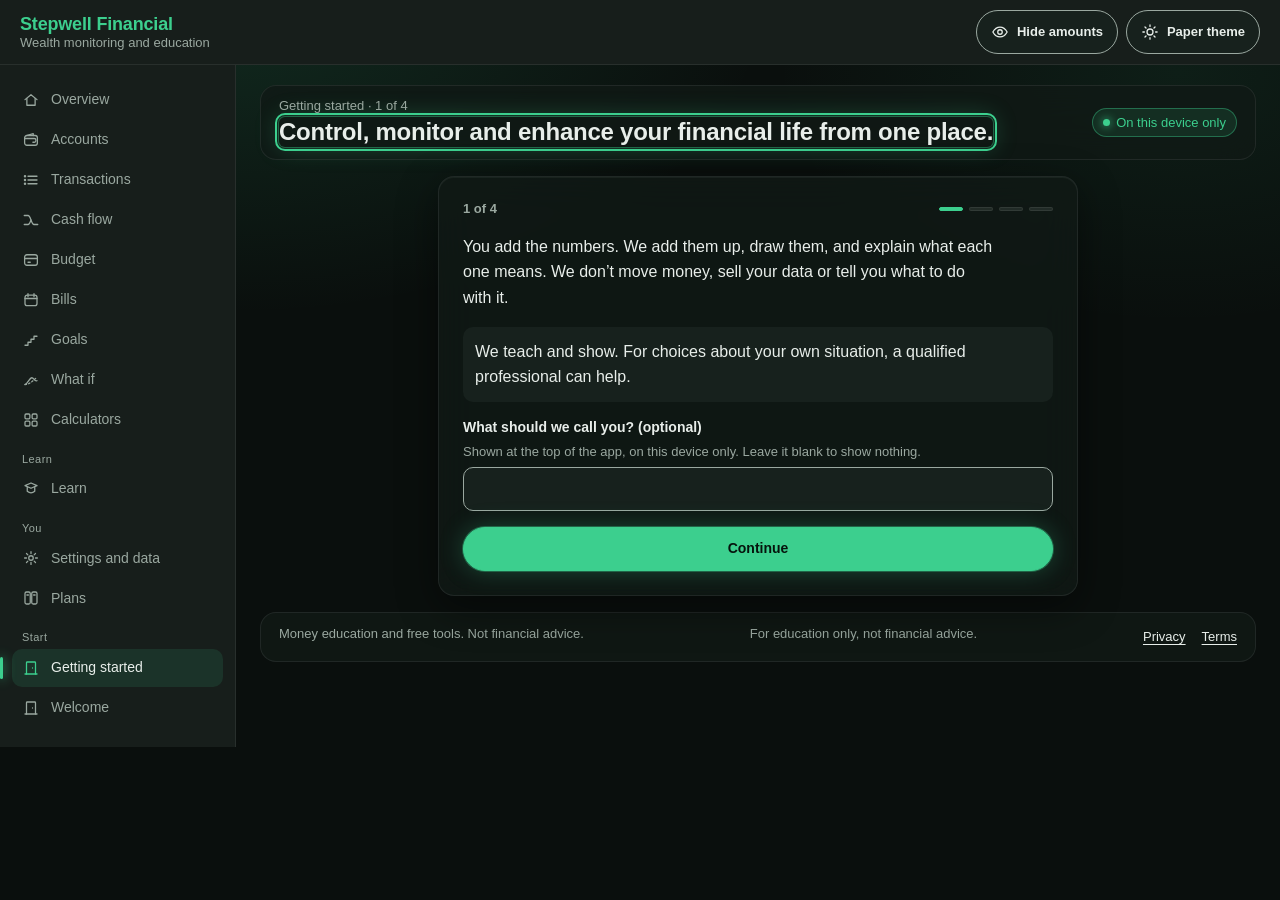
==== commit 9926ecb5: "Calculators in the app: the compound interest calculator (the website's own calc.js), Free removed, " ====
--- a/index.html
+++ b/index.html
@@ -23,6 +23,7 @@
 <link rel="stylesheet" href="css/screens/plans.css">
 <link rel="stylesheet" href="css/screens/onboarding.css">
 <link rel="stylesheet" href="css/screens/welcome.css">
+<link rel="stylesheet" href="css/screens/calculators.css">
 </head>
 <body>
 <a class="skip" href="#main">Skip to content</a>
@@ -106,6 +107,9 @@
 <script src="js/data.js"></script>
 <script src="js/data-ext/eng-a.js"></script>
 <script src="js/calc.js"></script>
+<!-- The compound interest calculator's maths and chart layout, from the calculator website, unchanged -->
+<script src="js/calc-site.js"></script>
+<script src="js/chart-axis.js"></script>
 <script src="js/store/schema.js"></script>
 <script src="js/store/csv.js"></script>
 <script src="js/store/crypto.js"></script>
@@ -134,6 +138,7 @@
 <script src="js/screens/plans.js"></script>
 <script src="js/screens/onboarding.js"></script>
 <script src="js/screens/welcome.js"></script>
+<script src="js/screens/calculators.js"></script>
 <!-- Starts the app once every screen has registered. -->
 <script src="js/start.js"></script>
 </body>
--- a/css/screens/welcome.css
+++ b/css/screens/welcome.css
@@ -1,10 +1,9 @@
-/* Welcome (F1) and Calculators (F2) */
-.screen-welcome .stack, .screen-welcome, .screen-calculators { display: grid; gap: var(--s4); }
+/* Welcome (F1) */
+.screen-welcome .stack, .screen-welcome { display: grid; gap: var(--s4); }
 .wl-line { font-size: var(--t-l); line-height: 1.4; color: var(--ink); margin: 0 0 var(--s3); }
 .wl-body { font-size: var(--t-m); line-height: 1.6; color: var(--ink); margin: 0; max-width: 68ch; }
 .wl-chart { min-height: 240px; }
 .wl-ask { display: grid; gap: var(--s2); justify-items: start; }
 .band-tools { border: 1px solid var(--muted); border-radius: var(--r-s); padding: var(--s3); color: var(--ink); background: var(--panel-2); margin: 0 0 var(--s3); line-height: 1.6; }
 .band-app { border: 1px solid var(--ledger); border-radius: var(--r-s); padding: var(--s3); color: var(--ink); margin: 0; line-height: 1.6; }
-.calc-list { list-style: none; margin: 0; padding: 0; }
-.calc-row { display: flex; justify-content: space-between; gap: var(--s3); flex-wrap: wrap; }
+.wl-actions { margin: 0 0 var(--s3); }
--- a/css/screens/calculators.css
+++ b/css/screens/calculators.css
@@ -0,0 +1,78 @@
+/* Calculators (F2): layout, and the compound interest chart's colours and text sizes. */
+.screen-calculators { display: grid; gap: var(--s4); }
+.cs-about .band-tools { margin: 0; }
+
+.cs-intro { display: grid; gap: var(--s2); }
+.cs-h2 { font-size: var(--t-xl); line-height: 1.2; margin: 0; }
+.cs-h3 { font-size: var(--t-l); line-height: 1.25; margin: 0; }
+.cs-lede, .cs-body { font-size: var(--t-m); line-height: 1.6; color: var(--ink); max-width: 70ch; margin: 0; }
+
+.cs-grid { display: grid; grid-template-columns: minmax(0, 2fr) minmax(0, 3fr); gap: 16px; align-items: start; }
+@media (max-width: 1000px) { .cs-grid { grid-template-columns: minmax(0, 1fr); } }
+@media (max-width: 639px) { .cs-grid { gap: 12px; } .cs-h2 { font-size: var(--t-l); } .cs-h3 { font-size: var(--t-m); } }
+
+/* Inputs */
+.cs-fields { display: grid; gap: 16px; }
+.cs-foot { display: flex; flex-wrap: wrap; gap: 8px 12px; margin-top: 14px; }
+.cs-timing { border: 0; margin: 0; padding: 0; min-width: 0; display: grid; gap: 8px; }
+.cs-timing legend { font-size: var(--t-s); font-weight: 600; padding: 0; margin-bottom: 6px; }
+.cs-timing label { display: flex; align-items: center; gap: 10px; min-height: 44px; font-size: var(--t-s); }
+.cs-timing input { width: 22px; height: 22px; margin: 0; accent-color: var(--ledger); flex: none; }
+
+/* Results */
+.cs-stale .cs-chart, .cs-stale .cs-tiles, .cs-stale .cs-legend { opacity: .35; }
+.cs-chart { aspect-ratio: 640 / 480; margin-top: 6px; }
+@media (min-width: 821px) { .cs-chart { aspect-ratio: 640 / 370; } }
+@media (max-width: 525px) { .cs-chart { aspect-ratio: 640 / 600; } }
+.cs-chart svg { display: block; width: 100%; height: auto; overflow: visible; }
+.cs-legend { margin-top: 8px; }
+.cs-key { display: inline-block; flex: none; }
+.cs-key-compound { width: 16px; height: 3px; border-radius: 2px; background: var(--ledger); }
+.cs-key-simple { width: 16px; height: 0; border-top: 3px dotted var(--compare); }
+.cs-key-contrib { width: 16px; height: 0; border-top: 2px dashed var(--contrib); }
+.cs-floor { margin-top: 6px; }
+.cs-illus { font-size: var(--t-m); line-height: 1.6; color: var(--ink); margin: 0 0 6px; overflow-wrap: anywhere; }
+.cs-illus .money { white-space: normal; overflow-wrap: anywhere; }
+.cs-tiles { display: grid; grid-template-columns: repeat(3, minmax(0, 1fr)); gap: 10px; margin: 14px 0 10px; }
+@media (max-width: 639px) { .cs-tiles { grid-template-columns: minmax(0, 1fr); } }
+.cs-tiles > div { background: var(--panel-2); border-radius: var(--r-s); padding: 12px; min-width: 0; }
+.cs-tiles dt { color: var(--muted); font-size: var(--t-s); line-height: 1.3; }
+.cs-tiles dd { margin: 4px 0 0; font-size: var(--t-l); font-weight: 700; font-variant-numeric: tabular-nums; overflow-wrap: anywhere; }
+.cs-tiles .cs-hi { background: var(--ledger-tint); }
+.cs-tiles .cs-hi dt { color: var(--ink); font-weight: 600; }
+.cs-tiles .cs-hi dd { font-size: var(--t-xl); }
+.cs-summary { font-size: var(--t-m); line-height: 1.6; overflow-wrap: anywhere; }
+/* Very large figures (the maximum inputs) wrap instead of widening the page. */
+.cs-tiles .money, .cs-summary .money { white-space: normal; overflow-wrap: anywhere; }
+
+/* Chart drawing */
+.cs-chart .cs-gridline { stroke: var(--line); stroke-width: 1; }
+.cs-chart .cs-axis { fill: var(--muted); font-size: 12px; font-variant-numeric: tabular-nums; }
+.cs-chart .sz-wide .cs-axis { font-size: 13px; }
+.cs-chart .sz-narrow .cs-axis { font-size: 12px; }
+.cs-chart .cs-ln { fill: none; stroke-width: 3; stroke-linejoin: round; stroke-linecap: round; }
+.cs-chart .cs-ln-compound { stroke: var(--ledger); }
+.cs-chart .cs-ln-simple { stroke: var(--compare); stroke-dasharray: 1 6; stroke-width: 3.5; }
+.cs-chart .cs-ln-contrib { stroke: var(--contrib); stroke-width: 2.5; stroke-dasharray: 7 5; }
+.cs-chart .cs-gap { fill: var(--ledger); opacity: .22; }
+.cs-chart .cs-dot-compound { fill: var(--ledger); }
+.cs-chart .cs-dot-simple { fill: var(--compare); }
+.cs-chart .cs-gap-label, .cs-chart .cs-end { paint-order: stroke; stroke: var(--panel); stroke-width: 4px; stroke-linejoin: round; font-variant-numeric: tabular-nums; font-weight: 600; }
+.cs-chart .cs-gap-label { fill: var(--ink); font-size: 14px; }
+.cs-chart .sz-wide .cs-gap-label { font-size: 14px; }
+.cs-chart .sz-narrow .cs-gap-label { font-size: 13px; }
+.cs-chart .cs-end { font-size: 12px; }
+.cs-chart .sz-wide .cs-end { font-size: 13px; }
+.cs-chart .sz-narrow .cs-end { font-size: 12px; }
+.cs-chart .cs-end-compound { fill: var(--ledger); }
+.cs-chart .cs-end-simple { fill: var(--compare); }
+.cs-chart .cs-lead { stroke-width: 1.5; }
+.cs-chart .cs-lead-compound { stroke: var(--ledger); }
+.cs-chart .cs-lead-simple { stroke: var(--compare); }
+.cs-chart .cs-hit { fill: transparent; }
+.cs-chart .cs-hit:hover { fill: var(--line); opacity: .35; }
+
+/* Table: the chart's text version */
+.cs-table summary { font-size: var(--t-m); }
+.cs-table .numtable { font-size: var(--t-s); }
+.cs-table .numtable tbody th { font-weight: 400; }
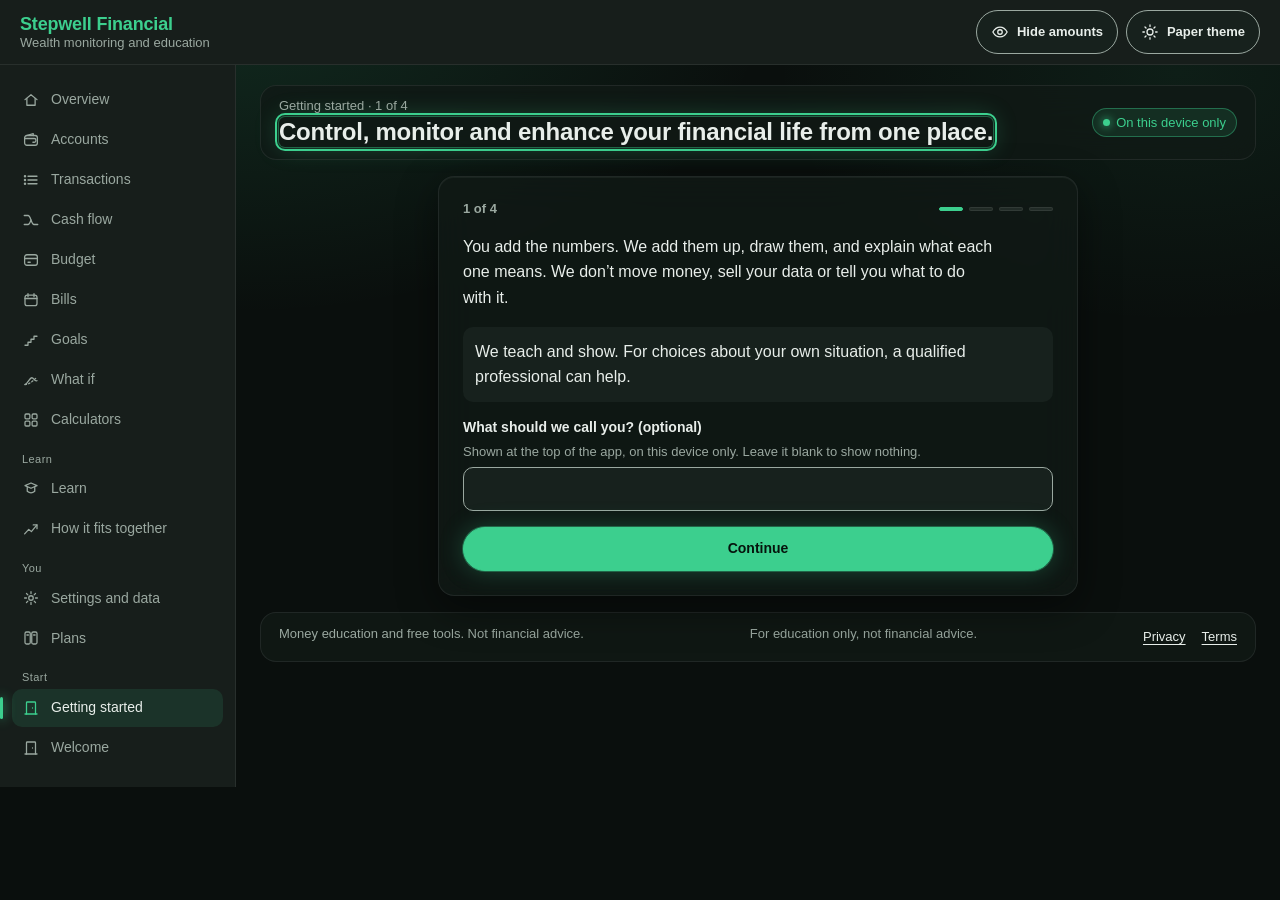
==== commit 7fdbac79: "How it fits together: an example month of money shown piece by piece, a new Learn screen (Every doll" ====
--- a/index.html
+++ b/index.html
@@ -10,6 +10,7 @@
 <link rel="icon" href="data:,">
 <link rel="stylesheet" href="css/tokens.css">
 <link rel="stylesheet" href="css/app.css">
+<link rel="stylesheet" href="css/money-flow.css">
 <link rel="stylesheet" href="css/screens/overview.css">
 <link rel="stylesheet" href="css/screens/accounts.css">
 <link rel="stylesheet" href="css/screens/transactions.css">
@@ -45,6 +46,8 @@
   <symbol id="i-link" viewBox="0 0 24 24"><path d="M10 14a4 4 0 0 0 5.7 0l3-3a4 4 0 0 0-5.7-5.7l-1 1"/><path d="M14 10a4 4 0 0 0-5.7 0l-3 3a4 4 0 0 0 5.7 5.7l1-1"/></symbol>
   <symbol id="i-later" viewBox="0 0 24 24"><circle cx="12" cy="12" r="8"/><path d="M12 7.5V12l3 2"/></symbol>
   <symbol id="i-grid" viewBox="0 0 24 24"><rect x="4" y="4" width="6.5" height="6.5" rx="1.5"/><rect x="13.5" y="4" width="6.5" height="6.5" rx="1.5"/><rect x="4" y="13.5" width="6.5" height="6.5" rx="1.5"/><rect x="13.5" y="13.5" width="6.5" height="6.5" rx="1.5"/></symbol>
+  <symbol id="i-house" viewBox="0 0 24 24"><path d="M3.5 11.5 12 4.5l8.5 7"/><path d="M5.5 10.2v9.3h13v-9.3"/><path d="M10 19.5v-5h4v5"/><path d="M16 7.2V4.5h2.5v4.7"/></symbol>
+  <symbol id="i-growth" viewBox="0 0 24 24"><path d="M3.5 18.5 9 12.5l3.5 3L20 6.5"/><path d="M15 6.5h5v5"/></symbol>
   <symbol id="i-eye" viewBox="0 0 24 24"><path d="M2.5 12S6 5.5 12 5.5 21.5 12 21.5 12 18 18.5 12 18.5 2.5 12 2.5 12z"/><circle cx="12" cy="12" r="3"/></symbol>
   <symbol id="i-eye-off" viewBox="0 0 24 24"><path d="M4 4l16 16"/><path d="M9.9 6A9.6 9.6 0 0 1 12 5.5c6 0 9.5 6.5 9.5 6.5a16 16 0 0 1-3 3.8M6.3 7.6A16 16 0 0 0 2.5 12S6 18.5 12 18.5a9 9 0 0 0 4-1"/><path d="M9.9 9.9a3 3 0 0 0 4.2 4.2"/></symbol>
   <symbol id="i-sun" viewBox="0 0 24 24"><circle cx="12" cy="12" r="4"/><path d="M12 2.5v2M12 19.5v2M2.5 12h2M19.5 12h2M5.3 5.3l1.4 1.4M17.3 17.3l1.4 1.4M5.3 18.7l1.4-1.4M17.3 6.7l1.4-1.4"/></symbol>
@@ -110,6 +113,8 @@
 <!-- The compound interest calculator's maths and chart layout, from the calculator website, unchanged -->
 <script src="js/calc-site.js"></script>
 <script src="js/chart-axis.js"></script>
+<!-- The loan amortization calculator's maths: pure, no page access -->
+<script src="js/amortize.js"></script>
 <script src="js/store/schema.js"></script>
 <script src="js/store/csv.js"></script>
 <script src="js/store/crypto.js"></script>
@@ -122,6 +127,9 @@
 <script src="js/import/import-client.js"></script>
 <script src="js/dom.js"></script>
 <script src="js/charts.js"></script>
+<!-- The "How it fits together" graphic: its pure numbers, then the drawing code (a screen mounts it) -->
+<script src="js/money-flow-calc.js"></script>
+<script src="js/money-flow.js"></script>
 <script src="js/routes.js"></script>
 <script src="js/app.js"></script>
 <!-- Every screen, loaded here (nothing is loaded later). Each one registers itself. -->
@@ -134,10 +142,12 @@
 <script src="js/screens/goals.js"></script>
 <script src="js/screens/what-if.js"></script>
 <script src="js/screens/learn.js"></script>
+<script src="js/screens/how-it-fits.js"></script>
 <script src="js/screens/settings.js"></script>
 <script src="js/screens/plans.js"></script>
 <script src="js/screens/onboarding.js"></script>
 <script src="js/screens/welcome.js"></script>
+<script src="js/screens/calculators-loan.js"></script>
 <script src="js/screens/calculators.js"></script>
 <!-- Starts the app once every screen has registered. -->
 <script src="js/start.js"></script>
--- a/css/money-flow.css
+++ b/css/money-flow.css
@@ -0,0 +1,122 @@
+/* money-flow.css: styles for the "How it fits together" graphic (money-flow.js).
+ * Every rule is scoped to .mf (or .mf-section on the home page), so nothing
+ * here reaches the rest of a page. One dark look on purpose: the graphic is a
+ * dark panel in both the dark and the paper themes, so each text colour is set
+ * here and none is taken from the page.
+ * Colours are the identity tokens, dark column: void #0a0f0d, paper #0f1412,
+ * panel #171e1b, panel-2 #17211d (the You pill), ink #e8eeea, muted #9aa8a0, ledger-tint #163126 (its opaque form),
+ * contrib #7f9a8c, line #2a3631 and line-hi #3d4d46 (dark-only borders). The
+ * destination, ball and pill colours are the recorded brand overrides.
+ * Type is the identity system stack, with tabular figures on every figure.
+ * The same file, byte for byte, ships on stepwellfinancial.com and in the app
+ * (see money-flow.sha256). */
+.mf {
+  color-scheme: dark;
+  --mf-void: #0a0f0d; --mf-paper: #0f1412; --mf-panel: #171e1b; --mf-line: #2a3631; --mf-line-hi: #3d4d46;
+  --mf-panel2: #17211d; --mf-ink: #e8eeea; --mf-muted: #9aa8a0; --mf-tint: #163126; --mf-save: #3ccf8e; --mf-contrib: #7f9a8c;
+  --mf-spend: #c9a45c; --mf-bank: #b9c7c0; --mf-holo: #6fb4ff;
+  --mf-body: -apple-system, BlinkMacSystemFont, "Segoe UI", Roboto, Helvetica, Arial, sans-serif;
+  --mf-num: var(--mf-body);
+  background: var(--mf-void); color: var(--mf-ink);
+  font: 16px/1.6 var(--mf-body);
+  font-variant-numeric: tabular-nums;
+  padding-block: 28px 40px;
+  padding-left: max(16px, env(safe-area-inset-left, 0px));
+  padding-right: max(16px, env(safe-area-inset-right, 0px));
+}
+.mf, .mf * { box-sizing: border-box; }
+.mf-inset { border-radius: 16px; }
+.mf-wrap { max-width: 980px; margin: 0 auto; display: grid; gap: 22px; }
+
+/* The home page section: a heading above the graphic, on the same dark band. */
+.mf-section { background: #0a0f0d; border-bottom: 1px solid #2a3631; }
+.mf-section-head { max-width: 1012px; margin: 0 auto; padding: 40px 16px 0; }
+.mf-section-head h2 { margin: 0; font: 700 clamp(26px, 4.4vw, 34px)/1.15 -apple-system, BlinkMacSystemFont, "Segoe UI", Roboto, Helvetica, Arial, sans-serif; color: #e8eeea; }
+.mf-section .mf { padding-top: 20px; }
+.mf-fallback { max-width: 1012px; margin: 0 auto; padding: 20px 16px 40px; color: #9aa8a0; font-size: 16px; line-height: 1.6; }
+.mf-fallback p { margin: 0 0 10px; color: #9aa8a0; }
+.mf-fallback ul { margin: 0 0 10px; padding-left: 20px; color: #e8eeea; }
+
+.mf-title { font: 700 clamp(28px, 5.2vw, 46px)/1.05 var(--mf-body); letter-spacing: -.01em; margin: 0; text-wrap: balance; color: var(--mf-ink); }
+.mf-lede { margin: 10px 0 0; max-width: 56ch; color: var(--mf-muted); font-size: 17px; }
+.mf-stage { background: linear-gradient(180deg, var(--mf-panel), var(--mf-paper)); border: 1px solid var(--mf-line); border-radius: 16px; padding: 14px 10px 10px; min-width: 0; }
+.mf-bar { display: flex; flex-wrap: wrap; gap: 10px 18px; align-items: center; justify-content: space-between; padding: 2px 8px 8px; }
+.mf-key { display: flex; flex-wrap: wrap; gap: 6px 16px; font: 500 16px/1.6 var(--mf-body); color: var(--mf-muted); }
+.mf-ctl { display: flex; flex-wrap: wrap; gap: 8px; }
+.mf-ctl button { font: 600 13px var(--mf-body); color: var(--mf-ink); background: var(--mf-void); border: 1px solid var(--mf-line-hi); border-radius: 999px; padding: 0 16px; min-height: 44px; cursor: pointer; }
+.mf-ctl button[aria-pressed="true"] { border-color: var(--mf-save); color: var(--mf-save); }
+.mf-ctl button:hover { border-color: var(--mf-save); }
+.mf-ctl button:disabled { opacity: .55; cursor: default; }
+.mf button:focus-visible, .mf .mf-node:focus-visible { outline: 2px solid var(--mf-save); outline-offset: 3px; }
+svg.mf-flow { display: block; width: 100%; height: auto; max-height: 78vh; }
+
+.mf-path { fill: none; stroke-width: 2; stroke-linecap: round; opacity: .28; transition: opacity .2s, stroke-width .2s; }
+.mf-path.mf-spend { stroke: var(--mf-spend); }
+.mf-path.mf-save { stroke: var(--mf-save); }
+.mf-path.mf-bank { stroke: var(--mf-bank); }
+.mf-path.mf-pay { stroke: var(--mf-holo); stroke-width: 3.5; filter: drop-shadow(0 0 7px #6fb4ffcc); }
+.mf-path.mf-on { opacity: .9; stroke-width: 3; }
+.mf-dim .mf-path:not(.mf-on) { opacity: .1; }
+
+.mf-node { cursor: pointer; }
+.mf-hitbox { fill: transparent; }
+.mf-node circle.mf-c { fill: var(--mf-paper); stroke-width: 2.5; transition: stroke-width .15s, fill .15s; }
+.mf-node:hover circle.mf-c, .mf-node.mf-sel circle.mf-c { fill: var(--mf-tint); stroke-width: 4; }
+.mf-node.mf-hit circle.mf-c { stroke-width: 5.5; fill: var(--mf-tint); }
+.mf-node text { fill: var(--mf-ink); font: 700 15px var(--mf-body); text-anchor: middle; letter-spacing: .02em; font-variant-numeric: tabular-nums; }
+.mf-node text.mf-amt { fill: var(--mf-muted); font: 500 13px var(--mf-num); font-variant-numeric: tabular-nums; }
+.mf-node.mf-save circle.mf-c { stroke: var(--mf-save); }
+.mf-node.mf-spend circle.mf-c { stroke: var(--mf-spend); }
+.mf-node.mf-bank circle.mf-c { stroke: var(--mf-bank); }
+.mf-hub circle.mf-ring { fill: none; stroke: var(--mf-save); stroke-opacity: .5; stroke-width: 1.5; stroke-dasharray: 5 9; }
+.mf-spin { transform-box: fill-box; transform-origin: center; animation: mf-spin 26s linear infinite; }
+.mf-spin2 { transform-box: fill-box; transform-origin: center; animation: mf-spin 40s linear infinite reverse; }
+@keyframes mf-spin { to { transform: rotate(360deg); } }
+.mf-hub text { fill: var(--mf-ink); font: 700 19px var(--mf-body); text-anchor: middle; letter-spacing: .02em; }
+.mf-hub text.mf-sublabel { fill: var(--mf-muted); font: 500 14px var(--mf-body); letter-spacing: .02em; }
+.mf-you rect:not(.mf-hitbox) { fill: var(--mf-panel2); stroke: var(--mf-holo); stroke-width: 2.5; filter: drop-shadow(0 0 10px #6fb4ff8c); }
+.mf-you text { fill: var(--mf-holo); font: 700 15px var(--mf-body); text-anchor: middle; letter-spacing: .02em; }
+.mf-you text.mf-amt { fill: var(--mf-ink); font: 500 13px var(--mf-num); letter-spacing: 0; font-variant-numeric: tabular-nums; }
+.mf-dot { fill: var(--mf-save); }
+.mf-dot.mf-spend { fill: var(--mf-spend); }
+.mf-dot.mf-bank { fill: var(--mf-bank); }
+.mf-dot.mf-pay { fill: #bfdcff; }
+
+/* The vertical layout, 640 px or narrower: drawn at 1:1, so sizes here are real pixels. */
+.mf-route { fill: none; stroke: none; }
+.mf-path.mf-trunk { fill: none; stroke: var(--mf-muted); stroke-width: 2; stroke-linecap: round; stroke-linejoin: round; opacity: .5; }
+.mf-rowbg { fill: transparent; }
+.mf-node:hover .mf-rowbg, .mf-node.mf-sel .mf-rowbg, .mf-node.mf-hit .mf-rowbg { fill: var(--mf-tint); }
+.mf-grp { fill: var(--mf-muted); font: 500 16px var(--mf-body); }
+svg.mf-flow.mf-narrow { height: auto; max-height: none; overflow: visible; }
+.mf-narrow .mf-node text { font-size: 16px; text-anchor: start; }
+.mf-narrow .mf-node text.mf-amt { font-size: 16px; text-anchor: end; }
+.mf-narrow .mf-hub text { font-size: 19px; text-anchor: middle; }
+.mf-narrow .mf-hub text.mf-sublabel { font-size: 14px; }
+.mf-narrow .mf-you text { font-size: 15px; text-anchor: middle; }
+.mf-narrow .mf-you text.mf-amt { font-size: 14px; text-anchor: middle; }
+@media (max-width: 640px) { .mf-bar { flex-direction: column; align-items: flex-start; } }
+
+.mf-cap { margin: 6px 8px 4px; min-height: 5.2em; padding: 12px 14px; border: 1px solid var(--mf-line); border-radius: 12px; background: var(--mf-void); display: grid; gap: 3px; }
+.mf-cap b { font: 700 15px var(--mf-body); letter-spacing: .02em; color: var(--mf-ink); font-variant-numeric: tabular-nums; }
+.mf-cap span { color: var(--mf-muted); font-size: 16px; line-height: 1.6; }
+.mf-grow { display: grid; grid-template-columns: minmax(0, 1fr) minmax(0, 1.7fr); gap: 18px; align-items: center; }
+@media (max-width: 720px) { .mf-grow { grid-template-columns: minmax(0, 1fr); } }
+.mf-sub { font: 700 22px/1.15 var(--mf-body); margin: 0 0 6px; color: var(--mf-ink); }
+.mf-hz { display: flex; gap: 6px; margin: 12px 0 10px; flex-wrap: wrap; }
+.mf-hz button { font: 600 13px var(--mf-body); color: var(--mf-muted); background: none; border: 1px solid var(--mf-line-hi); border-radius: 999px; padding: 0 14px; min-height: 44px; cursor: pointer; }
+.mf-hz button[aria-pressed="true"] { color: var(--mf-void); background: var(--mf-save); border-color: var(--mf-save); }
+.mf-big { font: 500 clamp(34px, 6vw, 50px)/1 var(--mf-num); color: var(--mf-save); font-variant-numeric: tabular-nums; overflow-wrap: anywhere; }
+.mf-sr { position: absolute; width: 1px; height: 1px; margin: -1px; padding: 0; overflow: hidden; clip: rect(0 0 0 0); white-space: nowrap; border: 0; }
+.mf-sm { font: 500 13px var(--mf-num); color: var(--mf-muted); font-variant-numeric: tabular-nums; }
+.mf-sm b { color: var(--mf-contrib); font-weight: 500; }
+.mf-chart { min-width: 0; }
+.mf-chart svg { display: block; width: 100%; height: auto; }
+.mf-chart text { fill: var(--mf-muted); font: 500 12px var(--mf-num); font-variant-numeric: tabular-nums; }
+.mf-note { font-size: 16px; line-height: 1.6; color: var(--mf-muted); margin: 0; max-width: 78ch; }
+.mf-note-a { margin: 8px 8px 4px; }
+.mf-note-b { margin-top: 10px; }
+
+/* Less motion: the system setting, or the app's own Less motion setting. */
+@media (prefers-reduced-motion: reduce) { .mf-spin, .mf-spin2 { animation: none; } }
+.sw-less-motion .mf-spin, .sw-less-motion .mf-spin2 { animation: none; }
--- a/css/screens/calculators.css
+++ b/css/screens/calculators.css
@@ -35,15 +35,26 @@
 .cs-illus .money { white-space: normal; overflow-wrap: anywhere; }
 .cs-tiles { display: grid; grid-template-columns: repeat(3, minmax(0, 1fr)); gap: 10px; margin: 14px 0 10px; }
 @media (max-width: 639px) { .cs-tiles { grid-template-columns: minmax(0, 1fr); } }
-.cs-tiles > div { background: var(--panel-2); border-radius: var(--r-s); padding: 12px; min-width: 0; }
+/* A figure never breaks inside a number. Each tile is a container, so its figure is sized to
+   the tile's own width (down to 16px). If a figure still does not fit its tile, calculators.js
+   adds .cs-stack and the three tiles stack into one column. Only when it does not fit even
+   then (the very largest inputs) does it get .cs-wrap, 13px (the app's floor), and may wrap. The plain
+   font-size before each clamp is the fallback where container units are not supported. */
+.cs-tiles.cs-stack { grid-template-columns: minmax(0, 1fr); }
+.cs-tiles > div { background: var(--panel-2); border-radius: var(--r-s); padding: 12px; min-width: 0; container-type: inline-size; }
 .cs-tiles dt { color: var(--muted); font-size: var(--t-s); line-height: 1.3; }
-.cs-tiles dd { margin: 4px 0 0; font-size: var(--t-l); font-weight: 700; font-variant-numeric: tabular-nums; overflow-wrap: anywhere; }
+.cs-tiles dd { margin: 4px 0 0; font-size: var(--t-m); font-size: clamp(var(--t-m), 11cqw, var(--t-l)); font-weight: 700; font-variant-numeric: tabular-nums; white-space: nowrap; }
 .cs-tiles .cs-hi { background: var(--ledger-tint); }
 .cs-tiles .cs-hi dt { color: var(--ink); font-weight: 600; }
-.cs-tiles .cs-hi dd { font-size: var(--t-xl); }
+.cs-tiles .cs-hi dd { font-size: var(--t-m); font-size: clamp(var(--t-m), 11cqw, var(--t-xl)); }
+/* The small line under a tile's figure ("final balance", "+6.8% more than the simple balance"). */
+.cs-tiles dd.cs-more, .cs-tiles .cs-hi dd.cs-more { margin-top: 2px; font-size: var(--t-s); font-weight: 400; color: var(--muted); white-space: normal; }
 .cs-summary { font-size: var(--t-m); line-height: 1.6; overflow-wrap: anywhere; }
-/* Very large figures (the maximum inputs) wrap instead of widening the page. */
-.cs-tiles .money, .cs-summary .money { white-space: normal; overflow-wrap: anywhere; }
+/* The sentence under the tiles wraps; so do the very largest figures (the maximum inputs), instead of widening the page. */
+.cs-tiles .money { white-space: nowrap; }
+.cs-tiles.cs-wrap dd, .cs-tiles.cs-wrap .money { white-space: normal; overflow-wrap: anywhere; }
+.cs-tiles.cs-wrap dd, .cs-tiles.cs-wrap .cs-hi dd { font-size: var(--t-xs); }   /* 13px, the app's floor, so it wraps as little as it can */
+.cs-summary .money { white-space: normal; overflow-wrap: anywhere; }
 
 /* Chart drawing */
 .cs-chart .cs-gridline { stroke: var(--line); stroke-width: 1; }
@@ -61,9 +72,11 @@
 .cs-chart .cs-gap-label { fill: var(--ink); font-size: 14px; }
 .cs-chart .sz-wide .cs-gap-label { font-size: 14px; }
 .cs-chart .sz-narrow .cs-gap-label { font-size: 13px; }
-.cs-chart .cs-end { font-size: 12px; }
+/* End labels (the figure and the multiple under it) are 13px on every screen: app text is 13px or more. */
+.cs-chart .cs-end { font-size: 13px; }
 .cs-chart .sz-wide .cs-end { font-size: 13px; }
-.cs-chart .sz-narrow .cs-end { font-size: 12px; }
+.cs-chart .sz-narrow .cs-end { font-size: 13px; }
+.cs-chart .cs-end .cs-end-sub { font-weight: 400; }
 .cs-chart .cs-end-compound { fill: var(--ledger); }
 .cs-chart .cs-end-simple { fill: var(--compare); }
 .cs-chart .cs-lead { stroke-width: 1.5; }
@@ -76,3 +89,55 @@
 .cs-table summary { font-size: var(--t-m); }
 .cs-table .numtable { font-size: var(--t-s); }
 .cs-table .numtable tbody th { font-weight: 400; }
+
+/* The switch between the two calculators, and the line icons on it and on the headings */
+.cs-calc { display: grid; gap: var(--s4); }
+.cs-calc[hidden], .cl-loan[hidden] { display: none; }
+.cs-switch-row { display: flex; }
+.cs-switch { display: flex; width: 100%; max-width: 460px; border-radius: 26px; }
+.cs-switch button { flex: 1 1 0; min-width: 0; min-height: 44px; display: inline-flex; align-items: center; justify-content: center; gap: 8px;
+  text-align: center; font-size: var(--t-s); line-height: 1.2; padding: 6px 12px; }
+.cs-switch button:focus-visible, .cl-seg button:focus-visible { outline: 2px solid var(--focus); outline-offset: 1px; }
+.cl-ico { flex: none; }
+.cs-intro .cs-h2, .cl-h { display: flex; align-items: center; gap: 8px; }
+
+/* Loan amortization: the results card comes first, the inputs card beside it on a wide screen */
+.cl-loan { display: grid; gap: var(--s4); }
+.cl-grid { display: grid; grid-template-columns: minmax(0, 3fr) minmax(0, 2fr); gap: 16px; align-items: start; }
+@media (max-width: 1000px) { .cl-grid { grid-template-columns: minmax(0, 1fr); } }
+@media (max-width: 639px) { .cl-grid { gap: 12px; } }
+.cl-msg { font-size: var(--t-m); line-height: 1.6; margin: 8px 0 0; }
+.cl-msg[hidden], .cl-body[hidden] { display: none; }
+.cl-chart-h { font-size: var(--t-m); line-height: 1.3; margin: 4px 0 0; }
+.cl-chart-wrap { position: relative; margin-top: 6px; }
+.cl-chart { min-height: 1px; }
+.cl-chart svg { display: block; max-width: 100%; overflow: visible; }
+.cl-svg .ax { fill: var(--muted); font-size: 12px; font-variant-numeric: tabular-nums; }
+.cl-svg .cl-rep { fill: var(--ledger); }
+.cl-svg .cl-int { stroke: var(--debt-loan); stroke-width: 1.5; }
+.cl-svg.cl-thin .cl-int { stroke: none; }
+.cl-svg .cl-band { fill: var(--ledger-tint); stroke: var(--ledger); stroke-width: 1.5; }
+.cl-bars { position: absolute; left: 0; top: 0; right: 0; bottom: 0; }
+.cl-bar { position: absolute; padding: 0; margin: 0; border: 0; background: transparent; cursor: pointer; border-radius: 3px; }
+.cl-bar:focus-visible { outline: 2px solid var(--focus); outline-offset: -2px; }
+.cl-legend { margin-top: 6px; }
+.cl-sw { width: 14px; height: 12px; border-radius: 2px; }
+.cl-sw-rep { background: var(--ledger); }
+.cl-readout { font-size: var(--t-m); line-height: 1.5; margin: 10px 0 0; overflow-wrap: anywhere; }
+.cl-caption { font-size: var(--t-s); line-height: 1.5; color: var(--muted); margin: 8px 0 0; overflow-wrap: anywhere; }
+.cl-big { font-size: 36px; font-weight: 700; letter-spacing: -.02em; line-height: 1.1; margin: 16px 0 10px; font-variant-numeric: tabular-nums; overflow-wrap: anywhere; }
+@media (max-width: 639px) { .cl-big { font-size: 30px; } }
+.cl-sentence { font-size: 16px; line-height: 1.6; max-width: 62ch; margin: 0 0 8px; overflow-wrap: anywhere; }
+.cl-foot { display: flex; flex-wrap: wrap; gap: 8px 12px; margin-top: 6px; }
+.cl-link { min-height: 44px; font-size: var(--t-s); }
+.btn.small.cl-reset { min-height: 44px; }
+.cl-disclaimer { margin-top: 4px; }
+.cl-seg { margin: 8px 0 0; }
+.cl-seg button { min-height: 44px; font-size: var(--t-s); }
+.cl-scroll { max-height: 480px; overflow: auto; margin-top: 8px; border: 1px solid var(--line); border-radius: var(--r-s); }
+.cl-scroll:focus-visible { outline: 2px solid var(--focus); outline-offset: 1px; }
+.cl-table { font-size: var(--t-s); }
+.cl-table thead th { position: sticky; top: 0; z-index: 1; background: var(--panel); white-space: normal; vertical-align: bottom; box-shadow: 0 1px 0 var(--line); }
+.cl-table tbody th { font-weight: 400; text-align: left; }
+.cl-table .cl-total th, .cl-table .cl-total td { font-weight: 700; border-top: 2px solid var(--ink); }
+@media (prefers-reduced-motion: reduce) { .cl-bar, .cs-switch button { transition: none; } }
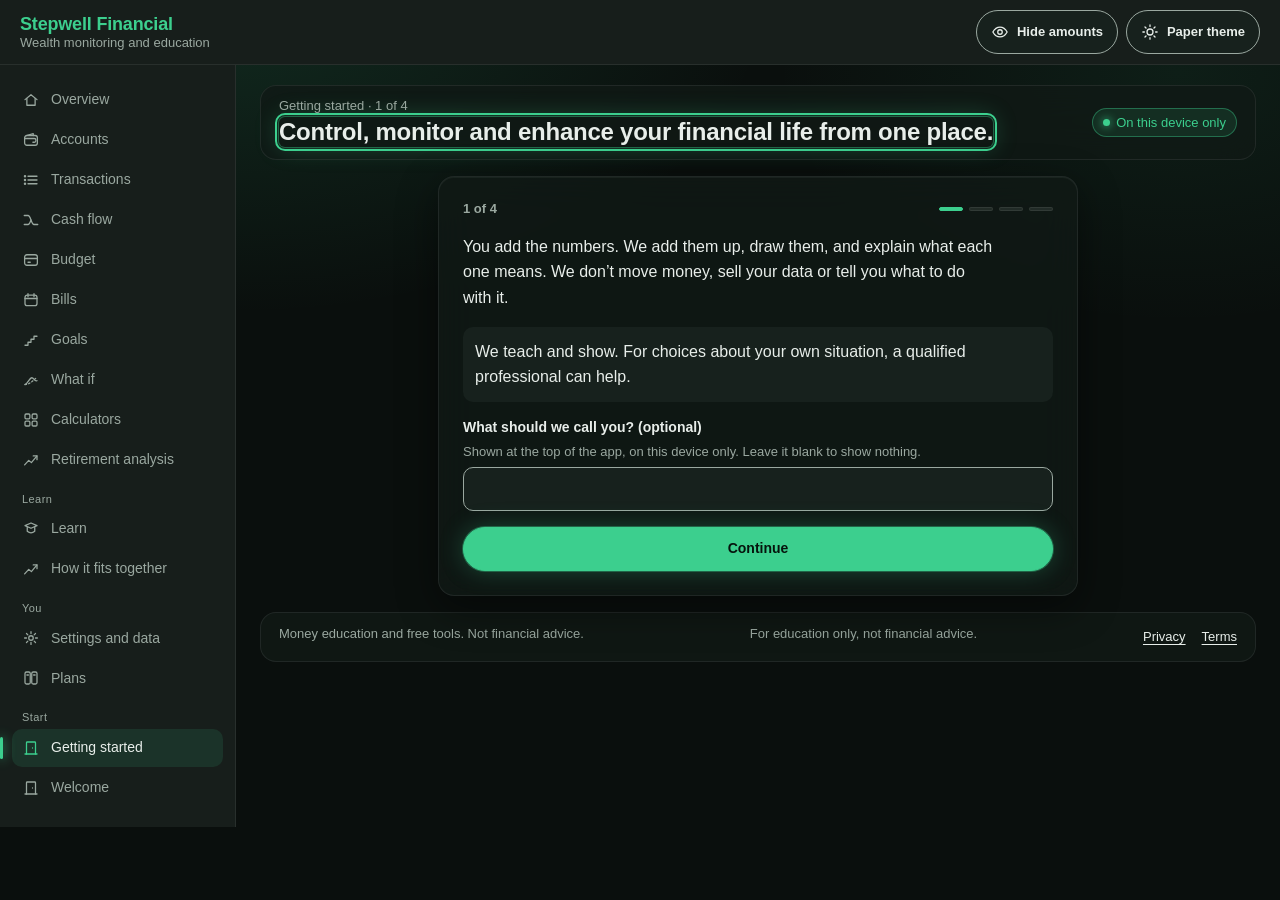
==== commit a0b27cdc: "App: Options tab and options lessons on the Calculators screen Co-Authored-By: Claude Sonnet 5.5 <no" ====
--- a/index.html
+++ b/index.html
@@ -11,6 +11,8 @@
 <link rel="stylesheet" href="css/tokens.css">
 <link rel="stylesheet" href="css/app.css">
 <link rel="stylesheet" href="css/money-flow.css">
+<link rel="stylesheet" href="css/month-flow.css">
+<link rel="stylesheet" href="css/split-flow.css">
 <link rel="stylesheet" href="css/screens/overview.css">
 <link rel="stylesheet" href="css/screens/accounts.css">
 <link rel="stylesheet" href="css/screens/transactions.css">
@@ -25,6 +27,8 @@
 <link rel="stylesheet" href="css/screens/onboarding.css">
 <link rel="stylesheet" href="css/screens/welcome.css">
 <link rel="stylesheet" href="css/screens/calculators.css">
+<link rel="stylesheet" href="css/screens/options.css">
+<link rel="stylesheet" href="css/screens/options-learn.css">
 </head>
 <body>
 <a class="skip" href="#main">Skip to content</a>
@@ -38,6 +42,7 @@
   <symbol id="i-budget" viewBox="0 0 24 24"><rect x="3.5" y="5" width="17" height="14" rx="3"/><path d="M3.5 10h17M8 15h3"/></symbol>
   <symbol id="i-cal" viewBox="0 0 24 24"><rect x="4" y="5.5" width="16" height="14" rx="3"/><path d="M8 3.5v4M16 3.5v4M4 10h16"/></symbol>
   <symbol id="i-goal" viewBox="0 0 24 24"><path d="M4 19h4v-4h4v-4h4V7h4"/></symbol>
+  <symbol id="i-payoff" viewBox="0 0 24 24"><path d="M3.5 17h7.5l9.5-10"/></symbol>
   <symbol id="i-whatif" viewBox="0 0 24 24"><path d="M4 18c4-1 6-9 9-9s3 5 7 4"/><path d="M4 18c5 0 9-3 16-10" stroke-dasharray="2 3"/></symbol>
   <symbol id="i-learn" viewBox="0 0 24 24"><path d="M4 7.5 12 4l8 3.5-8 3.5z"/><path d="M7 9.5V15c3 2.5 7 2.5 10 0V9.5"/></symbol>
   <symbol id="i-gear" viewBox="0 0 24 24"><circle cx="12" cy="12" r="3"/><path d="M12 3.5v2.5M12 18v2.5M3.5 12H6M18 12h2.5M6 6l1.8 1.8M16.2 16.2 18 18M6 18l1.8-1.8M16.2 7.8 18 6"/></symbol>
@@ -106,6 +111,109 @@
 
 <p class="sr-only" id="announcer" aria-live="polite"></p>
 
+<!-- The Option modeler's page skeleton, parked here (hidden) until the Calculators screen opens its Options tab.
+     It is the website's option-modeler page body (ids and classes unchanged), so the website's modeler.js, copied
+     here byte for byte as js/options-modeler.js, wires it up. Nothing here is stored or sent. -->
+<div id="om-park" hidden>
+<div id="om-root" class="cs-options">
+    <p class="om-risk om-intro">Options can lose all the money paid for them. Selling an option can lose far more than the money received for it, and some positions have no limit on the loss. Nothing here is advice to buy, sell or use any option.</p>
+    <p class="om-risk om-intro"><strong>About this tool.</strong> You type every number. The tool does arithmetic on them. It does not look up prices or connect to any market, and it does not store or send the numbers you type.</p>
+
+    <div class="om-grid">
+      <div class="om-left">
+        <fieldset class="om-card om-picker" id="om-picker">
+          <legend class="om-title">Choose a strategy</legend>
+          <div class="om-pick-sum" id="om-picker-sum" hidden>
+            <p class="om-pick-name" id="om-picker-name"></p>
+            <button type="button" class="om-pill" id="om-picker-toggle" aria-expanded="false" aria-controls="om-picker-list">Change strategy</button>
+          </div>
+          <div id="om-picker-list"></div>
+        </fieldset>
+        <p class="om-note" id="om-name"></p>
+        <p class="om-learn" id="om-learn"></p>
+        <div class="om-card om-inputs" id="om-inputs"></div>
+      </div>
+
+      <div class="om-right">
+        <div class="om-card om-errbox" id="om-errbox" role="alert" hidden>
+          <h3 class="om-title">Check these numbers</h3>
+          <p class="om-errtext" id="om-errtext"></p>
+        </div>
+        <p class="om-empty om-card" id="om-empty">Choose a strategy to see its payoff at expiry.</p>
+        <div id="om-chartwrap" hidden>
+          <figure class="om-card om-chart-card" id="om-chart-card">
+            <div class="om-chart" id="om-chart" tabindex="0" role="group" aria-label="Chart of the total at expiry" aria-describedby="om-alt om-readout"></div>
+            <p class="om-readout" id="om-readout" aria-live="polite"></p>
+            <figcaption class="om-fine" id="om-caption"></figcaption>
+            <p class="om-fine om-example-line">Every price, strike and premium here is a made-up example until you type your own. A profit or loss here is arithmetic on the numbers shown. It does not show what any real option has done or would do.</p>
+            <p class="om-fine" id="om-alt"></p>
+            <p class="om-w1">For education only, not financial advice.</p>
+          </figure>
+        </div>
+      </div>
+
+      <div class="om-resultscol" id="om-results" hidden>
+          <div class="om-card om-resultsblock">
+            <h3 class="om-title" id="om-results-title">Results at expiry</h3>
+            <div class="om-cards" id="om-cards"></div>
+            <p class="om-w1">For education only, not financial advice.</p>
+            <p class="om-note">Options can lose all the money paid for them. Selling an option can lose far more than the money received for it, and some positions have no limit on the loss. Nothing here is advice to buy, sell or use any option.</p>
+            <div id="om-notes"></div>
+            <p class="om-note">If you type numbers you have found elsewhere, the result is only as good as those numbers. Prices in a real market can change, and a typed premium may not be available.</p>
+            <details class="om-more om-table">
+              <summary>Show the numbers behind the graph</summary>
+              <p class="om-fine" id="om-table-cap"></p>
+              <div class="table-wrap" tabindex="0" role="region" aria-label="Numbers behind the graph">
+                <table class="live-table">
+                  <thead><tr><th scope="col">Price at expiry (per share)</th><th scope="col">Total for the whole position</th></tr></thead>
+                  <tbody id="om-rows"></tbody>
+                </table>
+              </div>
+              <p class="om-w1">For education only, not financial advice.</p>
+            </details>
+          </div>
+      </div>
+    </div>
+
+    <div class="om-boxes" id="om-boxes" hidden>
+      <section class="om-card om-side" aria-labelledby="om-b1">
+        <h3 class="om-title" id="om-b1">What this position is</h3>
+        <div id="om-box"></div>
+      </section>
+      <section class="om-card om-side" aria-labelledby="om-b2">
+        <details class="om-more">
+          <summary><h3 class="om-title" id="om-b2">What can go wrong</h3></summary>
+          <ol class="om-list" id="om-wrong"></ol>
+        </details>
+      </section>
+      <section class="om-card om-side" aria-labelledby="om-b3">
+        <details class="om-more">
+          <summary><h3 class="om-title" id="om-b3">Key terms</h3></summary>
+          <ul class="om-list">
+            <li>Option: a contract giving the buyer a right, not a duty, to buy (a call) or sell (a put) shares at a set price by a set date.</li>
+            <li>Call: the right, but not the duty, to buy shares at the strike price by the expiry date.</li>
+            <li>Put: the right, but not the duty, to sell shares at the strike price by the expiry date.</li>
+            <li>Long: bought. The buyer pays the premium. Short: sold, also called written. The seller receives the premium and takes on the duty if the buyer uses the right.</li>
+            <li>Strike: the set price in the contract. Premium: the price of the option, quoted per share. Expiry: the last day the option exists.</li>
+            <li>Contract: a standard contract is usually for 100 shares. For example, a made-up premium of $3.00 per share is $300.00 for one standard contract.</li>
+            <li>In the money: a call with the share price above its strike, or a put with the share price below. At the money: the share price equals the strike. Out of the money: the reverse of in the money. In the money is not the same as a profit: the premium paid comes off.</li>
+            <li>Break-even: the price at expiry where the position's profit or loss is exactly $0.00.</li>
+            <li>Net debit and net credit: the money paid, or received, in total when all the legs are opened.</li>
+            <li>Payoff at expiry: what the options pay, or cost, on the last day, from the price on that day.</li>
+          </ul>
+        </details>
+      </section>
+    </div>
+
+    <div class="om-card om-fullnotice">
+      <details class="om-more">
+        <summary>More about this tool</summary>
+        <p class="om-note">About this tool. The option modeler works out what a position typed by you would pay at expiry. It uses only the numbers you type and the simplifications listed under "What can go wrong". It does not know what any option costs, whether a price will rise or fall, or which positions are available in any market. The calculation runs in your browser; the numbers you type are not stored, saved, logged or sent anywhere by this tool. The results are illustrations of arithmetic. They do not show what any real option has done or would do. Options can lose all the money paid for them, and selling an option can lose far more than the money received for it. A result is arithmetic on the numbers typed and may not match a real position. We do not give financial advice, and nothing on this page is advice to buy, sell or use any option. This tool is also not investment advice, tax advice or legal advice. This tool sells nothing. Apart from pages of Stepwell Financial's website (stepwellfinancial.com), which open in a new tab, it links to nothing.</p>
+      </details>
+    </div>
+</div>
+</div>
+
 <script src="js/boot.js"></script>
 <script src="js/data.js"></script>
 <script src="js/data-ext/eng-a.js"></script>
@@ -113,6 +221,14 @@
 <!-- The compound interest calculator's maths and chart layout, from the calculator website, unchanged -->
 <script src="js/calc-site.js"></script>
 <script src="js/chart-axis.js"></script>
+<!-- The Option modeler: the website's engine and page code, unchanged (byte for byte). Order matters: the page code
+     starts itself when it loads and needs the skeleton above and OPTIONS_MULTI, which needs ITEM_ENGINE. -->
+<script src="js/options.js"></script>
+<script src="js/options-multi.js"></script>
+<script src="js/options-modeler.js"></script>
+<!-- The Options lessons: the website's learn pages as data (made by a read-only converter, never edited by hand) and the code that draws them -->
+<script src="js/options-learn-data.js"></script>
+<script src="js/options-learn.js"></script>
 <!-- The loan amortization calculator's maths: pure, no page access -->
 <script src="js/amortize.js"></script>
 <script src="js/store/schema.js"></script>
@@ -130,6 +246,12 @@
 <!-- The "How it fits together" graphic: its pure numbers, then the drawing code (a screen mounts it) -->
 <script src="js/money-flow-calc.js"></script>
 <script src="js/money-flow.js"></script>
+<!-- "The month, day by day", under the graphic: its pure numbers, then the drawing code -->
+<script src="js/month-flow-calc.js"></script>
+<script src="js/month-flow.js"></script>
+<!-- "What if the example split changed?", the third section: its pure numbers, then the drawing code -->
+<script src="js/split-flow-calc.js"></script>
+<script src="js/split-flow.js"></script>
 <script src="js/routes.js"></script>
 <script src="js/app.js"></script>
 <!-- Every screen, loaded here (nothing is loaded later). Each one registers itself. -->
--- a/css/month-flow.css
+++ b/css/month-flow.css
@@ -0,0 +1,50 @@
+/* month-flow.css: styles for "The month, day by day" (month-flow.js).
+ * Built on money-flow.css, which must load first: the host carries the .mf class, so the
+ * tokens (--mf-*), the dark panel and the shared pieces (.mf-stage, .mf-bar, .mf-ctl,
+ * .mf-cap, .mf-chart, .mf-lede, .mf-note, .mf-sr) come from there. Like the live graphic
+ * it is a dark panel in both the dark and the Paper themes. Colours: gold is spending,
+ * gray is checking, green is saving. No animation, so nothing to switch off for less
+ * motion. Every rule is scoped to .mm. */
+.mm-host { margin-top: 20px; }
+.mm-inset { border-radius: 16px; }
+.mm-title { font: 700 clamp(26px, 4.6vw, 36px)/1.1 var(--mf-body); letter-spacing: -.01em; margin: 0; color: var(--mf-ink); text-wrap: balance; }
+
+/* The day slider and Play */
+.mm-day { width: 100%; min-width: 0; display: grid; gap: 2px; }
+@media (min-width: 641px) { .mm-day { width: auto; flex: 1 1 280px; } }
+.mm-day label { font: 600 16px/1.4 var(--mf-body); color: var(--mf-ink); }
+.mm-slide { display: flex; align-items: center; gap: 12px; }
+.mm input[type="range"] { flex: 1 1 auto; min-width: 0; height: 44px; margin: 0; padding: 0; background: transparent; accent-color: var(--mf-save); cursor: pointer; }
+.mm input[type="range"]:focus-visible { outline: 2px solid var(--mf-save); outline-offset: 3px; }
+.mm-out { flex: none; min-width: 6ch; font: 700 18px var(--mf-num); color: var(--mf-ink); font-variant-numeric: tabular-nums; }
+.mm .mf-ctl button { width: 140px; }   /* one width for Play the month and Pause, so nothing moves */
+.mm-key { margin: 0 8px 10px; max-width: 78ch; font: 400 16px/1.6 var(--mf-body); color: var(--mf-muted); }
+.mm-note { margin: 4px 0 0; }
+.mm-today b, .mm-today span { overflow-wrap: anywhere; }
+.mm-today { min-height: 6.4em; }
+@media (max-width: 640px) { .mm-today { min-height: 9.5em; } }   /* the tallest day (day 1, three lines, wrapped) fits at 320 px */
+
+/* Rows and chart: side by side when there is room */
+.mm-body { display: grid; gap: 18px; padding: 4px 8px 4px; min-width: 0; }
+@media (min-width: 900px) { .mm-body { grid-template-columns: minmax(0, 1fr) minmax(0, 1fr); align-items: start; } }
+.mm-rows, .mm-fig { min-width: 0; margin: 0; }
+.mm-grp { margin: 10px 0 2px; font: 500 16px/1.6 var(--mf-body); color: var(--mf-muted); }
+.mm-grp:first-child { margin-top: 0; }
+.mm-list { list-style: none; margin: 0; padding: 0; }
+.mm-row { display: grid; grid-template-columns: minmax(0, 1fr) auto; gap: 4px 12px; align-items: baseline; padding: 6px 0 8px; }
+.mm-lab { font: 700 16px var(--mf-body); color: var(--mf-ink); }
+.mm-amt { font: 500 16px var(--mf-num); color: var(--mf-muted); font-variant-numeric: tabular-nums; text-align: right; }
+.mm-bar-svg { grid-column: 1 / -1; display: block; width: 100%; height: 12px; border-radius: 6px; overflow: hidden; background: var(--mf-line-hi); }
+.mm-fill.mm-spend { fill: var(--mf-spend); }
+.mm-fill.mm-bank { fill: var(--mf-bank); }
+.mm-fill.mm-save { fill: var(--mf-save); }
+
+/* The step chart */
+.mm-cap { margin: 0 0 6px; font: 700 16px/1.4 var(--mf-body); color: var(--mf-ink); }
+.mm-chart text { font-size: 13px; }
+.mm-grid { stroke: var(--mf-line); stroke-width: 1; }
+.mm-faint, .mm-solid { fill: none; stroke: var(--mf-bank); stroke-linejoin: miter; }
+.mm-faint { stroke-width: 2; opacity: .3; }
+.mm-solid { stroke-width: 3; }
+.mm-dot { fill: var(--mf-bank); stroke: var(--mf-void); stroke-width: 2; }
+.mm-chart text.mm-pt { fill: var(--mf-ink); font-weight: 700; paint-order: stroke; stroke: var(--mf-void); stroke-width: 4px; stroke-linejoin: round; }
--- a/css/split-flow.css
+++ b/css/split-flow.css
@@ -0,0 +1,44 @@
+/* split-flow.css: styles for "What if the example split changed?" (split-flow.js).
+ * Built on money-flow.css, which must load first: the host carries the .mf class, so the
+ * tokens (--mf-*), the dark panel and the shared pieces (.mf-stage, .mf-ctl, .mf-chart,
+ * .mf-lede, .mf-big, .mf-sr) come from there. Like the live graphic it is a dark panel in
+ * both the dark and the Paper themes. A neutral look: nothing changes colour with the
+ * amount. The three bar colours are the live graphic's category tokens and only name the
+ three parts of the month. No animation.
+ * Every rule is scoped to .sf. */
+.sf-host { margin-top: 20px; }
+.sf-inset { border-radius: 16px; }
+.sf-title { font: 700 clamp(26px, 4.6vw, 36px)/1.1 var(--mf-body); letter-spacing: -.01em; margin: 0; color: var(--mf-ink); text-wrap: balance; }
+.sf-stage { display: grid; gap: 14px; padding: 16px 14px 14px; }
+.sf-line, .sf-key { margin: 0; max-width: 78ch; font: 400 16px/1.6 var(--mf-body); color: var(--mf-muted); overflow-wrap: anywhere; }
+.sf-none { color: var(--mf-ink); }
+
+/* The slider and its way back */
+.sf-slide { display: grid; gap: 2px; min-width: 0; }
+.sf-label { font: 600 16px/1.4 var(--mf-body); color: var(--mf-ink); font-variant-numeric: tabular-nums; }
+@media (max-width: 380px) { .sf-label { min-height: 2.8em; } }   /* two lines reserved, so the slider never moves when the label wraps */
+.sf-row { display: flex; flex-wrap: wrap; align-items: center; gap: 4px 16px; }
+.sf-row .mf-ctl { flex: none; }
+.sf input[type="range"] { flex: 1 1 240px; min-width: 0; height: 44px; margin: 0; padding: 0; background: transparent; accent-color: var(--mf-ink); cursor: pointer; }
+.sf input[type="range"]:focus-visible { outline: 2px solid var(--mf-save); outline-offset: 3px; }
+
+/* The bar, the figure and the chart: side by side when there is room */
+.sf-body { display: grid; gap: 18px; min-width: 0; }
+@media (min-width: 900px) { .sf-body { grid-template-columns: minmax(0, 1fr) minmax(0, 1fr); align-items: start; } }
+.sf-left { display: grid; gap: 12px; min-width: 0; }
+.sf-fig { margin: 0; min-width: 0; display: grid; gap: 8px; }
+.sf-bar { display: block; width: 100%; height: 28px; border-radius: 8px; overflow: hidden; background: var(--mf-line-hi); }
+.sf-spend { fill: var(--mf-spend); }
+.sf-save { fill: var(--mf-save); }
+.sf-bank { fill: var(--mf-bank); }
+.sf-ballab { display: block; font: 600 16px/1.4 var(--mf-body); color: var(--mf-ink); }
+.sf-big { color: var(--mf-ink); }
+
+/* The chart: one neutral solid line, one neutral dashed line */
+.sf-cap { margin: 0; font: 700 16px/1.4 var(--mf-body); color: var(--mf-ink); }
+.sf-chart text { font-size: 13px; }
+.sf-grid { stroke: var(--mf-line); stroke-width: 1; }
+.sf-ref, .sf-line-chosen { fill: none; stroke-linejoin: round; stroke-linecap: round; }
+.sf-ref { stroke: var(--mf-muted); stroke-width: 2; stroke-dasharray: 6 5; }
+.sf-line-chosen { stroke: var(--mf-ink); stroke-width: 3; }
+.sf-dot { fill: var(--mf-ink); stroke: var(--mf-void); stroke-width: 2; }
--- a/css/screens/calculators.css
+++ b/css/screens/calculators.css
@@ -21,6 +21,14 @@
 
 /* Results */
 .cs-stale .cs-chart, .cs-stale .cs-tiles, .cs-stale .cs-legend { opacity: .35; }
+/* The loan screen while a number being typed cannot be read yet: the last answer stays, dimmed, so the page does not jump. */
+.cl-loan.cl-stale .cl-body, .cl-loan.cl-stale .cl-wi, .cl-loan.cl-stale .cl-tablecard { opacity: .35; }
+/* Dimming is only a cue, so a line says so, in normal muted text on the inputs card (which is not dimmed). Its space is always
+   reserved (two lines, three on a phone) and only its visibility changes, so nothing moves. visibility:hidden also keeps it out of
+   the reading order while it is not needed. */
+.cl-stale-note { font-size: var(--t-s); line-height: 1.45; color: var(--muted); margin: 10px 0 0; min-height: calc(2 * 1.45em); visibility: hidden; }
+@media (max-width: 639px) { .cl-stale-note { min-height: calc(3 * 1.45em); } }
+.cl-loan.cl-stale .cl-stale-note { visibility: visible; }
 .cs-chart { aspect-ratio: 640 / 480; margin-top: 6px; }
 @media (min-width: 821px) { .cs-chart { aspect-ratio: 640 / 370; } }
 @media (max-width: 525px) { .cs-chart { aspect-ratio: 640 / 600; } }
@@ -103,8 +111,12 @@
 
 /* Loan amortization: the results card comes first, the inputs card beside it on a wide screen */
 .cl-loan { display: grid; gap: var(--s4); }
-.cl-grid { display: grid; grid-template-columns: minmax(0, 3fr) minmax(0, 2fr); gap: 16px; align-items: start; }
-@media (max-width: 1000px) { .cl-grid { grid-template-columns: minmax(0, 1fr); } }
+/* Wide: results over the what-ifs on the left, the inputs on the right. Narrow: results, inputs, what-ifs. */
+.cl-grid { display: grid; grid-template-columns: minmax(0, 3fr) minmax(0, 2fr); grid-template-areas: "res inp" "wi inp"; gap: 16px; align-items: start; }
+.cl-result { grid-area: res; } .cl-inputs { grid-area: inp; } .cl-wi { grid-area: wi; }
+@media (min-width: 1001px) { .cl-inputs { position: sticky; top: 16px; } }
+@media (max-width: 1000px) { .cl-grid { grid-template-columns: minmax(0, 1fr); grid-template-areas: "res" "inp" "wi"; } }
+.cl-wi[hidden], .cl-tablecard[hidden], .cl-wi-out[hidden], .cl-wi-chartbox[hidden], .cl-tiles[hidden], .cl-wi-text[hidden], .cl-wi-none[hidden], .cl-wi-h3[hidden] { display: none; }
 @media (max-width: 639px) { .cl-grid { gap: 12px; } }
 .cl-msg { font-size: var(--t-m); line-height: 1.6; margin: 8px 0 0; }
 .cl-msg[hidden], .cl-body[hidden] { display: none; }
@@ -123,21 +135,65 @@
 .cl-legend { margin-top: 6px; }
 .cl-sw { width: 14px; height: 12px; border-radius: 2px; }
 .cl-sw-rep { background: var(--ledger); }
-.cl-readout { font-size: var(--t-m); line-height: 1.5; margin: 10px 0 0; overflow-wrap: anywhere; }
-.cl-caption { font-size: var(--t-s); line-height: 1.5; color: var(--muted); margin: 8px 0 0; overflow-wrap: anywhere; }
+.cl-readout { font-size: var(--t-m); line-height: 1.5; margin: 10px 0 0; overflow-wrap: anywhere; font-variant-numeric: tabular-nums; }
+.cl-caption { font-size: var(--t-s); line-height: 1.5; color: var(--muted); margin: 8px 0 0; overflow-wrap: anywhere; font-variant-numeric: tabular-nums; }
 .cl-big { font-size: 36px; font-weight: 700; letter-spacing: -.02em; line-height: 1.1; margin: 16px 0 10px; font-variant-numeric: tabular-nums; overflow-wrap: anywhere; }
 @media (max-width: 639px) { .cl-big { font-size: 30px; } }
-.cl-sentence { font-size: 16px; line-height: 1.6; max-width: 62ch; margin: 0 0 8px; overflow-wrap: anywhere; }
+.cl-sentence { font-size: 16px; line-height: 1.6; max-width: 62ch; margin: 0 0 8px; overflow-wrap: anywhere; font-variant-numeric: tabular-nums; }
 .cl-foot { display: flex; flex-wrap: wrap; gap: 8px 12px; margin-top: 6px; }
 .cl-link { min-height: 44px; font-size: var(--t-s); }
 .btn.small.cl-reset { min-height: 44px; }
 .cl-disclaimer { margin-top: 4px; }
 .cl-seg { margin: 8px 0 0; }
 .cl-seg button { min-height: 44px; font-size: var(--t-s); }
-.cl-scroll { max-height: 480px; overflow: auto; margin-top: 8px; border: 1px solid var(--line); border-radius: var(--r-s); }
+/* The payment table is large: as tall as 70% of the window, up to 640 px, and as wide as the screen. */
+.cl-scroll { max-height: min(70vh, 640px); overflow: auto; margin-top: 8px; border: 1px solid var(--line); border-radius: var(--r-s); }
+.cl-scroll-s { max-height: 320px; }
+.cl-scroll-s .cl-table th, .cl-scroll-s .cl-table td { padding: 6px 8px; }
+@media (max-width: 639px) {
+  .cl-scroll-s .cl-table th, .cl-scroll-s .cl-table td { padding: 6px 4px; }
+  .cl-tablecard .cl-table th, .cl-tablecard .cl-table td { padding: 8px 8px; }
+}
+.cl-how h2 { margin-bottom: 8px; }
+.cl-tablecard .cl-table { font-size: var(--t-s); }
+.cl-tablecard .cl-table th, .cl-tablecard .cl-table td { padding: 8px 12px; }
+.cl-how .cs-body { margin-top: 8px; }
+.cl-how .cs-body:first-of-type { margin-top: 0; }
+.cl-wi-lead { font-size: var(--t-m); line-height: 1.6; max-width: 70ch; margin: 0 0 8px; font-variant-numeric: tabular-nums; }
+
+/* What-ifs: one choice, its figures, its graphic */
+.cl-opts { border: 0; margin: 4px 0 0; padding: 0; min-width: 0; display: grid; grid-template-columns: repeat(auto-fit, minmax(240px, 1fr)); gap: 4px 12px; }
+.cl-opts legend { font-size: var(--t-s); font-weight: 600; padding: 0; margin-bottom: 6px; }
+.cl-opts label { display: flex; align-items: center; gap: 10px; min-height: 44px; padding: 4px 10px; border-radius: var(--r-s); font-size: var(--t-s); line-height: 1.35; cursor: pointer; }
+.cl-opts label:has(input:checked) { background: var(--ledger-tint); }
+.cl-opts input { width: 22px; height: 22px; margin: 0; accent-color: var(--ledger); flex: none; }
+.cl-opts input:focus-visible { outline: 2px solid var(--focus); outline-offset: 2px; }
+.cl-wi-out { margin-top: 12px; }
+.cl-wi-h3 { font-size: var(--t-m); line-height: 1.3; margin: 0 0 8px; }
+.cl-wi-none { font-size: var(--t-m); line-height: 1.6; color: var(--muted); margin: 0; }
+.cl-tiles { display: grid; grid-template-columns: repeat(auto-fit, minmax(170px, 1fr)); gap: 10px; margin: 12px 0; }
+.cl-tiles > div { background: var(--panel-2); border-radius: var(--r-s); padding: 12px; min-width: 0; }
+.cl-tiles dt { color: var(--muted); font-size: var(--t-s); line-height: 1.3; }
+.cl-tiles dd { margin: 4px 0 0; font-size: 18px; line-height: 1.3; font-weight: 700; font-variant-numeric: tabular-nums; overflow-wrap: anywhere; }
+.cl-tiles dd.cl-more { margin-top: 2px; font-size: var(--t-s); font-weight: 400; color: var(--muted); }
+.cl-wi-chartbox { margin-top: 4px; }
+.cl-wi-chart { min-height: 1px; }
+.cl-wi-chart svg { display: block; max-width: 100%; overflow: visible; }
+.cl-wi-svg .cl-wi-ln { fill: none; stroke-linejoin: round; stroke-linecap: round; }
+.cl-wi-svg .cl-wi-ln-plan { stroke: var(--ledger); stroke-width: 3; }
+.cl-wi-svg .cl-wi-ln-plain { stroke: var(--compare); stroke-width: 3.5; stroke-dasharray: 1 6; }
+.cl-wi-svg .cl-wi-gap { fill: var(--ledger); opacity: .22; stroke: none; }
+.cl-wi-svg .cl-wi-dot { fill: var(--ledger); }
+.cl-key { display: inline-block; flex: none; width: 18px; }
+.cl-key-plan { height: 3px; border-radius: 2px; background: var(--ledger); }
+.cl-key-plain { height: 0; border-top: 3px dotted var(--compare); }
+.cl-wi-bal { margin-top: 6px; }
 .cl-scroll:focus-visible { outline: 2px solid var(--focus); outline-offset: 1px; }
 .cl-table { font-size: var(--t-s); }
 .cl-table thead th { position: sticky; top: 0; z-index: 1; background: var(--panel); white-space: normal; vertical-align: bottom; box-shadow: 0 1px 0 var(--line); }
 .cl-table tbody th { font-weight: 400; text-align: left; }
 .cl-table .cl-total th, .cl-table .cl-total td { font-weight: 700; border-top: 2px solid var(--ink); }
 @media (prefers-reduced-motion: reduce) { .cl-bar, .cs-switch button { transition: none; } }
+.cs-site { display: grid; gap: var(--s2); }
+.cs-site ul { list-style: none; margin: 0; padding: 0; display: grid; gap: var(--s2); }
+.cs-site li a { font-weight: 600; }
--- a/css/screens/options.css
+++ b/css/screens/options.css
@@ -0,0 +1,164 @@
+/* Calculators, Options tab: styles for the Option modeler skeleton (index.html, #om-root) that the website's modeler.js wires up.
+   Ported from the website's modeler.css: the rules are the same, with the page wrapper class .om-page renamed .cs-options, the page-level
+   background and padding dropped (the app screen supplies them) and the colours taken from the app's own tokens (css/tokens.css), which
+   carry the same names and dark values as the website page. Only the chart colours and the error colour are added here.
+   Chart colours: two neutral tokens (ink for the profit area, the zone-loss-ink amber for the loss area, with a hatch on the loss area);
+   no green and red pair. Red is used only for input errors. Text is 13px or more and body copy 16px. */
+
+.cs-options {
+  --t-xs: 13px; --t-s: 14px; --t-m: 16px; --t-l: 20px; --t-xl: 28px; --r-s: 10px; --r-m: 16px;
+  --zone-loss-ink: #f0b36a; --err: #ff8a80;   /* the chart's loss ink: not the money-out token "draw" */
+  --zone-p: rgba(232, 238, 234, .16); --zone-l: rgba(240, 179, 106, .26);
+  --blur: 18px;
+}
+:root[data-theme="light"] .cs-options {
+  --zone-loss-ink: #8f5316; --err: #b3342f;   /* the alert token, light */
+  --zone-p: rgba(23, 32, 27, .12); --zone-l: rgba(143, 83, 22, .22);   /* #8f5316 at 22% */
+}
+@media (prefers-contrast: more) { .cs-options { --glass: var(--panel); --line: var(--muted); } }
+@media (prefers-reduced-transparency: reduce) { .cs-options { --glass: var(--panel); --blur: 0px; } }
+
+.cs-options { color: var(--ink); min-width: 0; }
+.cs-options :focus-visible { outline: 2px solid var(--focus); outline-offset: 2px; border-radius: 6px; }
+.cs-options a { color: var(--ledger); text-underline-offset: 3px; }
+.om-card { background: var(--glass); border: 1px solid var(--glass-edge); border-radius: var(--r-m); padding: 20px; box-shadow: var(--shadow); min-width: 0; margin: 0 0 24px;
+  backdrop-filter: blur(var(--blur)) saturate(1.2); -webkit-backdrop-filter: blur(var(--blur)) saturate(1.2); }
+.cs-options .om-title { margin: 0 0 8px; padding: 0; color: var(--ink); font-size: var(--t-l); font-weight: 700; line-height: 1.3; letter-spacing: -.01em; }
+.om-risk, .om-notice, .om-note, .om-fine { color: var(--muted); font-size: var(--t-m); line-height: 1.6; margin: 0 0 12px; overflow-wrap: anywhere; max-width: 90ch; }
+.om-risk { color: var(--ink); }
+.om-note:empty, .om-learn:empty { display: none; }
+.om-w1 { color: var(--muted); font-size: var(--t-xs); line-height: 1.5; margin: 12px 0 0; }
+.om-learn { margin: 0 0 12px; font-size: var(--t-m); }
+
+/* Details: a details inside these cards carries no edge of its own; the card around them is the one edge. */
+.cs-options details { background: none; border: 0; border-radius: 0; padding: 0; }
+.om-inputs:empty { display: none; }
+.om-inputs, .om-resultsblock { background: none; border: 0; box-shadow: none; padding: 0; backdrop-filter: none; -webkit-backdrop-filter: none; }
+
+/* layout: one column on a phone; picker and inputs left and the chart right above 900px; the results are a full-width row under both */
+.om-grid { display: grid; grid-template-columns: minmax(0, 1fr); gap: 0 24px; align-items: start; }
+@media (min-width: 900px) {
+  .om-grid { grid-template-columns: minmax(0, 2fr) minmax(0, 3fr); grid-template-areas: "left right" "res res"; }
+  .om-left { grid-area: left; } .om-right { grid-area: right; } .om-resultscol { grid-area: res; }
+}
+.om-resultscol[hidden], #om-chartwrap[hidden] { display: none; }
+.om-left, .om-right, .om-resultscol { min-width: 0; }
+.om-pick-sum { display: flex; flex-wrap: wrap; align-items: center; gap: 8px 16px; clear: both; }
+.om-pick-sum[hidden], #om-picker-list[hidden] { display: none; }
+.om-pick-name { margin: 0; color: var(--ink); font-size: var(--t-m); font-weight: 600; line-height: 1.4; overflow-wrap: anywhere; }
+.om-inputs-line { grid-column: 1 / -1; margin: 0; color: var(--muted); font-size: var(--t-s); line-height: 1.5; overflow-wrap: anywhere; }
+.om-empty { color: var(--muted); font-size: var(--t-m); line-height: 1.6; text-align: center; min-height: 240px; display: grid; place-items: center; }
+.om-boxes { display: grid; grid-template-columns: minmax(0, 1fr); gap: 0 24px; align-items: start; }
+.om-boxes[hidden], #om-results[hidden], .om-empty[hidden] { display: none; }
+.om-list { margin: 0; padding-left: 20px; font-size: var(--t-m); line-height: 1.6; color: var(--muted); }
+.om-list li { margin: 0 0 8px; overflow-wrap: anywhere; }
+.om-side p { color: var(--muted); font-size: var(--t-m); line-height: 1.6; margin: 0 0 12px; overflow-wrap: anywhere; }
+
+/* picker: radio rows with a 44px tap area */
+.om-picker { border: 1px solid var(--glass-edge); }
+.om-picker legend { float: left; width: 100%; }
+.om-picker #om-picker-list { clear: both; }
+.om-grp { margin: 16px 0 4px; color: var(--ink); font-size: var(--t-s); font-weight: 700; line-height: 1.3; }
+.om-opt { display: block; position: relative; min-height: 44px; padding: 10px 12px 10px 44px; margin: 4px 0; border: 1px solid transparent; border-radius: var(--r-s); background: transparent; font-size: var(--t-s); line-height: 20px; color: var(--muted); cursor: pointer; }
+.cs-options .om-opt input { -webkit-appearance: none; appearance: none; position: absolute; left: 12px; top: 10px; width: 20px; height: 20px; min-height: 0; margin: 0; padding: 0; border: 2px solid var(--muted); border-radius: 50%; background: var(--paper); box-shadow: none; }
+.cs-options .om-opt input:checked { border-color: var(--ledger); background: var(--ledger); box-shadow: inset 0 0 0 4px var(--paper); }
+.cs-options .om-opt input:focus-visible { outline: 2px solid var(--focus); outline-offset: 2px; }
+.om-optn { color: var(--ink); font-weight: 600; }
+.om-opt:hover { border-color: var(--muted); }
+.om-opt:has(input:checked) { border-color: var(--ledger); box-shadow: 0 0 0 1px var(--ledger); }
+
+/* inputs */
+.om-fields { display: grid; gap: 12px; margin: 12px 0; }
+.om-field { display: grid; gap: 6px; padding: 12px 16px; background: var(--panel-2); border: 1px solid var(--glass-edge); border-radius: var(--r-s); min-width: 0; }
+.om-field label { font-size: var(--t-s); font-weight: 600; line-height: 1.35; }
+/* In a narrow column (the app's left column, a custom leg) the box, the "example" tag and the unit shared one line and squeezed the box to
+   about 28px: the box now keeps a readable width and the tag or unit wraps under it. */
+.om-ctl { display: flex; flex-wrap: wrap; align-items: center; gap: 8px 12px; min-width: 0; }
+.cs-options .om-field input { flex: 1 1 7rem; min-width: 6rem; }
+.om-legrow { grid-template-columns: repeat(auto-fit, minmax(min(100%, 12rem), 1fr)); }
+.cs-opt-box > .cs-h2 .cl-ico { margin-right: 10px; }
+.cs-options .om-field input, .cs-options .om-field select { text-align: right; font: inherit; font-weight: 700; font-variant-numeric: tabular-nums; color: var(--ink); background: var(--paper); border: 1px solid var(--muted); border-radius: var(--r-s); min-height: 44px; padding: 0 12px; min-width: 0; width: 100%; max-width: 12rem; }
+.cs-options .om-field select { text-align: left; max-width: none; }
+.cs-options .om-field input:focus-visible { outline: none; border-color: var(--ledger); box-shadow: var(--glow-ledger); }
+.cs-options .om-field input[aria-invalid="true"] { border-color: var(--err); border-width: 2px; }
+.om-ex { flex: none; font-size: var(--t-xs); line-height: 1.2; padding: 4px 10px; border-radius: 999px; border: 1px dashed var(--muted); color: var(--ink); background: var(--panel-2); }
+.om-ex[hidden] { display: none; }
+.om-errbox { border-color: var(--err); border-width: 2px; }
+.om-errbox[hidden] { display: none; }
+.om-errtext { margin: 0; font-size: var(--t-m); font-weight: 600; line-height: 1.5; color: var(--err); overflow-wrap: anywhere; }
+.om-unit { flex: none; color: var(--muted); font-size: var(--t-xs); line-height: 1.2; }
+.om-legrow { display: grid; grid-template-columns: repeat(auto-fit, minmax(10rem, 1fr)); gap: 12px; margin: 0 0 12px; }
+.om-leg { margin: 0 0 16px; padding: 0 0 12px; border-bottom: 1px solid var(--line); }
+.om-seggrp { margin: 0 0 16px; }
+.om-seghd { margin: 0 0 4px; font-size: var(--t-s); font-weight: 700; }
+.om-help { margin: 0 0 8px; color: var(--muted); font-size: var(--t-xs); line-height: 1.45; }
+.om-seg { display: inline-flex; flex-wrap: nowrap; background: transparent; border: 1px solid var(--ledger); border-radius: 999px; padding: 0; gap: 0; overflow: hidden; max-width: 100%; }
+.om-seg button { font: inherit; font-size: var(--t-xs); font-weight: 600; line-height: 1.2; border: 0; background: transparent; color: var(--ink); padding: 8px 18px; min-height: 44px; border-radius: 0; cursor: pointer; margin: 0; box-shadow: none; }
+.om-seg button + button { border-left: 1px solid var(--ledger); }
+.om-seg button:hover { background: var(--ledger-tint); }
+.om-seg button[aria-pressed="true"] { background: var(--ledger); color: var(--on-ledger); }
+.cs-options .om-seg button:focus-visible { outline-offset: -4px; }
+.cs-options .om-seg button[aria-pressed="true"]:focus-visible { outline-color: var(--on-ledger); }
+.om-pill { display: inline-flex; align-items: center; gap: 8px; font: inherit; font-size: var(--t-xs); font-weight: 600; line-height: 1.2; min-height: 44px; padding: 8px 16px; border-radius: 999px; cursor: pointer; border: 1px solid var(--muted); background: var(--panel-2); color: var(--ink); text-decoration: none; margin: 4px 0; }
+.cs-options a.om-pill { color: var(--ink); }
+.om-pill:hover { border-color: var(--ink); background: var(--panel); }
+.om-more { margin: 12px 0 0; border-top: 1px solid var(--line); }
+.om-more > summary { min-height: 48px; display: flex; align-items: center; padding: 0 12px; cursor: pointer; font-size: var(--t-s); font-weight: 600; border-radius: var(--r-s); }
+.om-more > summary:hover, .om-more[open] > summary { background: var(--ledger-tint); }
+.om-more[hidden] { display: none; }
+.om-more > p, .om-more > .om-fields { margin-left: 12px; margin-right: 12px; }
+
+/* chart */
+.om-chart-card { margin: 0 0 24px; }
+.om-chart { min-height: 240px; border-radius: var(--r-s); touch-action: pan-y; cursor: crosshair; }
+.om-chart:focus-visible { outline: 2px solid var(--focus); outline-offset: 4px; }
+.om-svg { display: block; max-width: 100%; height: auto; overflow: visible; }
+.om-svg text { font-variant-numeric: tabular-nums; }
+.om-svg .axis { fill: var(--muted); font-size: 13px; }
+.om-svg .betxt { fill: var(--ink); font-size: 13px; font-weight: 600; }
+.om-svg .zl { fill: var(--ink); font-size: 13px; font-weight: 700; }
+/* The website hides the break-even and zone labels at 480px or less; "Loss keeps growing: no limit" (.edgetxt) is hidden here too,
+   because on a phone it lay across the price labels under the chart (seen at 390px). The same words are in the Maximum
+   loss card and in the text under the chart. */
+@media (max-width: 480px) { .om-svg .betxt, .om-svg .zl { display: none; } }
+/* .edgetxt is hidden up to 640px: at 606px it still sat a few pixels over a price label on Custom legs (seen in a browser walk). */
+@media (max-width: 640px) { .om-svg .edgetxt { display: none; } }
+.om-svg .edgetxt { fill: var(--ink); font-size: 13px; font-weight: 700; }
+.om-svg .grid { stroke: var(--line); stroke-width: 1; }
+.om-svg .tick { stroke: var(--muted); stroke-width: 1; }
+.om-svg .base { stroke: var(--muted); stroke-width: 1.5; }
+.om-svg .zone-p { fill: var(--zone-p); }
+.om-svg .zone-l { fill: var(--zone-l); }
+.om-svg .zone-h { fill: url(#om-hatch); }
+.om-svg .hatch { stroke: var(--zone-loss-ink); stroke-width: 1.5; stroke-opacity: .7; }
+.om-svg .ln { fill: none; stroke: var(--ink); stroke-width: 3; stroke-linejoin: round; stroke-linecap: round; }
+.om-svg .strike { stroke: var(--muted); stroke-width: 1; stroke-dasharray: 2 4; }
+.om-svg .now { stroke: var(--ink); stroke-width: 1.5; stroke-dasharray: 8 5; }
+.om-svg .chk { stroke: var(--zone-loss-ink); stroke-width: 1.5; stroke-dasharray: 3 3; }
+.om-svg .be { fill: var(--paper); stroke: var(--ink); stroke-width: 2; }
+.om-svg .edge { stroke: var(--ink); stroke-width: 3; stroke-linecap: round; }
+.om-svg .mk { stroke: var(--ink); stroke-width: 1; stroke-opacity: .7; }
+.om-svg .mkdot { fill: var(--paper); stroke: var(--ink); stroke-width: 2; }
+.om-readout { margin: 8px 0 0; padding: 10px 0; min-height: 44px; background: none; border: 0; border-top: 1px solid var(--line); border-radius: 0; font-size: var(--t-m); line-height: 1.5; font-variant-numeric: tabular-nums; overflow-wrap: anywhere; }
+.om-readout:empty { display: none; }
+.om-chart-card .om-fine { margin: 12px 0 0; }
+
+/* result cards: two per row on a phone, then one column below 360px */
+.om-cards { display: grid; grid-template-columns: repeat(2, minmax(0, 1fr)); gap: 12px; margin: 12px 0; }
+@media (max-width: 359px) { .om-cards { grid-template-columns: minmax(0, 1fr); } }
+@media (min-width: 900px) { .om-cards { grid-template-columns: repeat(3, minmax(0, 1fr)); } }
+.om-intro { margin: 0 0 16px; }
+.om-example-line { margin: 12px 0 0; }
+.om-side .om-more { margin: 0; border: 0; }
+.om-side .om-more > summary { padding: 0; min-height: 44px; border-radius: var(--r-s); }
+.om-side .om-more > summary .om-title { margin: 0; display: inline; }
+.om-side .om-more > .om-list { margin-top: 8px; }
+.om-rc { background: var(--panel-2); border: 1px solid var(--glass-edge); border-radius: var(--r-s); padding: 12px 16px; min-width: 0; }
+.om-rl { margin: 0 0 6px; color: var(--muted); font-size: var(--t-xs); line-height: 1.3; }
+.om-tag { display: inline-block; margin-left: 4px; padding: 2px 8px; border: 1px dashed var(--muted); border-radius: 999px; color: var(--ink); font-size: var(--t-xs); }
+.om-rv { margin: 0 0 6px; color: var(--ink); font-size: var(--t-m); font-weight: 700; line-height: 1.45; font-variant-numeric: tabular-nums; overflow-wrap: anywhere; }
+.om-rs, .om-ri { margin: 0 0 6px; color: var(--muted); font-size: var(--t-xs); line-height: 1.45; overflow-wrap: anywhere; }
+.om-table .table-wrap { margin: 8px 12px; overflow-x: auto; }
+.om-table table { width: 100%; border-collapse: collapse; font-variant-numeric: tabular-nums; font-size: var(--t-s); }
+.om-table th, .om-table td { text-align: left; padding: 8px 12px; border-bottom: 1px solid var(--line); }
+@media (prefers-reduced-motion: reduce) { .cs-options * { transition: none !important; animation: none !important; } }
--- a/css/screens/options-learn.css
+++ b/css/screens/options-learn.css
@@ -0,0 +1,60 @@
+/* Calculators, Options tab, Learn view: styles for the lessons drawn by js/options-learn.js.
+   Ported from the website's learn.css (.learn becomes .cs-learn-art; site tokens become the app's tokens in css/tokens.css). */
+.cs-learn { min-width: 0; }
+.cs-learn-back { margin: 0 0 12px; }
+.cs-learn-art { max-width: 760px; }
+.cs-learn-art h3 { font-size: var(--t-xl, 28px); line-height: 1.2; margin: 6px 0 8px; overflow-wrap: anywhere; }
+.cs-learn-art h4 { font-size: var(--t-l, 20px); margin: 28px 0 8px; line-height: 1.3; }
+.cs-learn-art p, .cs-learn-art li, .cs-learn-art dd, .cs-learn-art dt, .cs-learn-art td, .cs-learn-art th { font-size: var(--t-m, 16px); line-height: 1.6; }
+.cs-learn-art .muted { font-size: 14px; color: var(--muted); }
+.cs-learn-art a { color: var(--ledger); text-underline-offset: 3px; }
+
+.cs-learn-art .risk, .cs-learn-art .exline, .cs-learn-art .notice { background: var(--panel); border: 1px solid var(--glass-edge); border-radius: 10px; padding: 12px 16px; margin: 12px 0; }
+.cs-learn-art .risk p, .cs-learn-art .exline p, .cs-learn-art .notice p { margin: 0; }
+.cs-learn-art .risk p + p, .cs-learn-art .notice p + p { margin-top: 8px; }
+.cs-learn-art .notice { margin-top: 40px; }
+
+.cs-learn-art .tool-link { margin: 24px 0 0; }
+.cs-learn-art .tool-link a { display: inline-block; min-height: 44px; line-height: 44px; padding: 0 18px; border-radius: 10px; background: var(--ledger); color: var(--on-ledger); font-weight: 600; text-decoration: none; }
+.cs-learn-art .tool-link a:focus-visible { outline: 3px solid var(--focus); outline-offset: 2px; }
+
+.cs-learn-art .ex-table { width: 100%; border-collapse: collapse; margin: 10px 0; display: block; overflow-x: auto; }
+.cs-learn-art .ex-table caption { text-align: left; font-weight: 600; padding: 4px 0; }
+.cs-learn-art .ex-table th, .cs-learn-art .ex-table td { text-align: left; padding: 8px 10px; border-bottom: 1px solid var(--line); white-space: nowrap; }
+.cs-learn-art .ex-table th { border-bottom: 2px solid var(--muted); }
+
+.cs-learn-art .results { margin: 10px 0; }
+.cs-learn-art .results dt { font-weight: 600; margin-top: 8px; }
+.cs-learn-art .results dd { margin: 0; overflow-wrap: anywhere; }
+
+.cs-learn-art .chart { margin: 14px 0; }
+.cs-learn-art .chart svg { display: block; width: 100%; height: auto; max-width: 560px; background: var(--panel); border: 1px solid var(--line); border-radius: 10px; }
+@media (max-width: 600px) {
+  .cs-learn-art .chart { overflow-x: auto; -webkit-overflow-scrolling: touch; aspect-ratio: auto; }
+  .cs-learn-art .chart svg { width: 560px; max-width: none; }
+}
+.cs-learn-art .chart figcaption { font-size: 14px; color: var(--muted); margin-top: 6px; line-height: 1.5; }
+.cs-learn-art .chart figcaption strong { color: var(--ink); }
+.cs-learn-art .chart text { font-size: 12px; fill: var(--ink); font-family: inherit; paint-order: stroke; stroke: var(--panel); stroke-width: 3px; stroke-linejoin: round; }
+.cs-learn-art .chart .zt { font-size: 13px; font-weight: 600; }
+.cs-learn-art .chart .nt { font-size: 12px; font-style: italic; }
+.cs-learn-art .chart .tick { fill: var(--muted); }
+.cs-learn-art .chart .ax { stroke: var(--ink); stroke-width: 1; }
+.cs-learn-art .chart .zp { fill: var(--line); }
+.cs-learn-art .chart .zl { fill: url(#lrn-hatch); }
+.cs-learn-art .chart .zero { stroke: var(--ink); stroke-width: 1.5; }
+.cs-learn-art .chart .ln { fill: none; stroke: var(--ink); stroke-width: 3; stroke-linejoin: round; }
+.cs-learn-art .chart .tk { stroke: var(--muted); stroke-width: 1.25; stroke-dasharray: 2 4; }
+.cs-learn-art .chart .be { fill: var(--panel); stroke: var(--ink); stroke-width: 2.5; }
+.cs-learn-art .chart .a-end { text-anchor: end; }
+.cs-learn-art .chart .a-mid { text-anchor: middle; }
+.cs-learn-art .defs { position: absolute; width: 0; height: 0; overflow: hidden; }
+.cs-learn-art .hatch-bg { fill: var(--panel); }
+.cs-learn-art .hatch-ln { stroke: var(--muted); stroke-width: 1.5; }
+
+.cs-learn-art .hub-list { padding-left: 1.2em; }
+.cs-learn-art .hub-list li { margin: 6px 0; }
+.cs-learn-art .hub-list a { display: inline-block; min-height: 32px; }
+
+.cs-learn-art .alt { margin: 6px 0 0; }
+.cs-learn-art .alt p { margin: 4px 0; font-size: 15px; }
